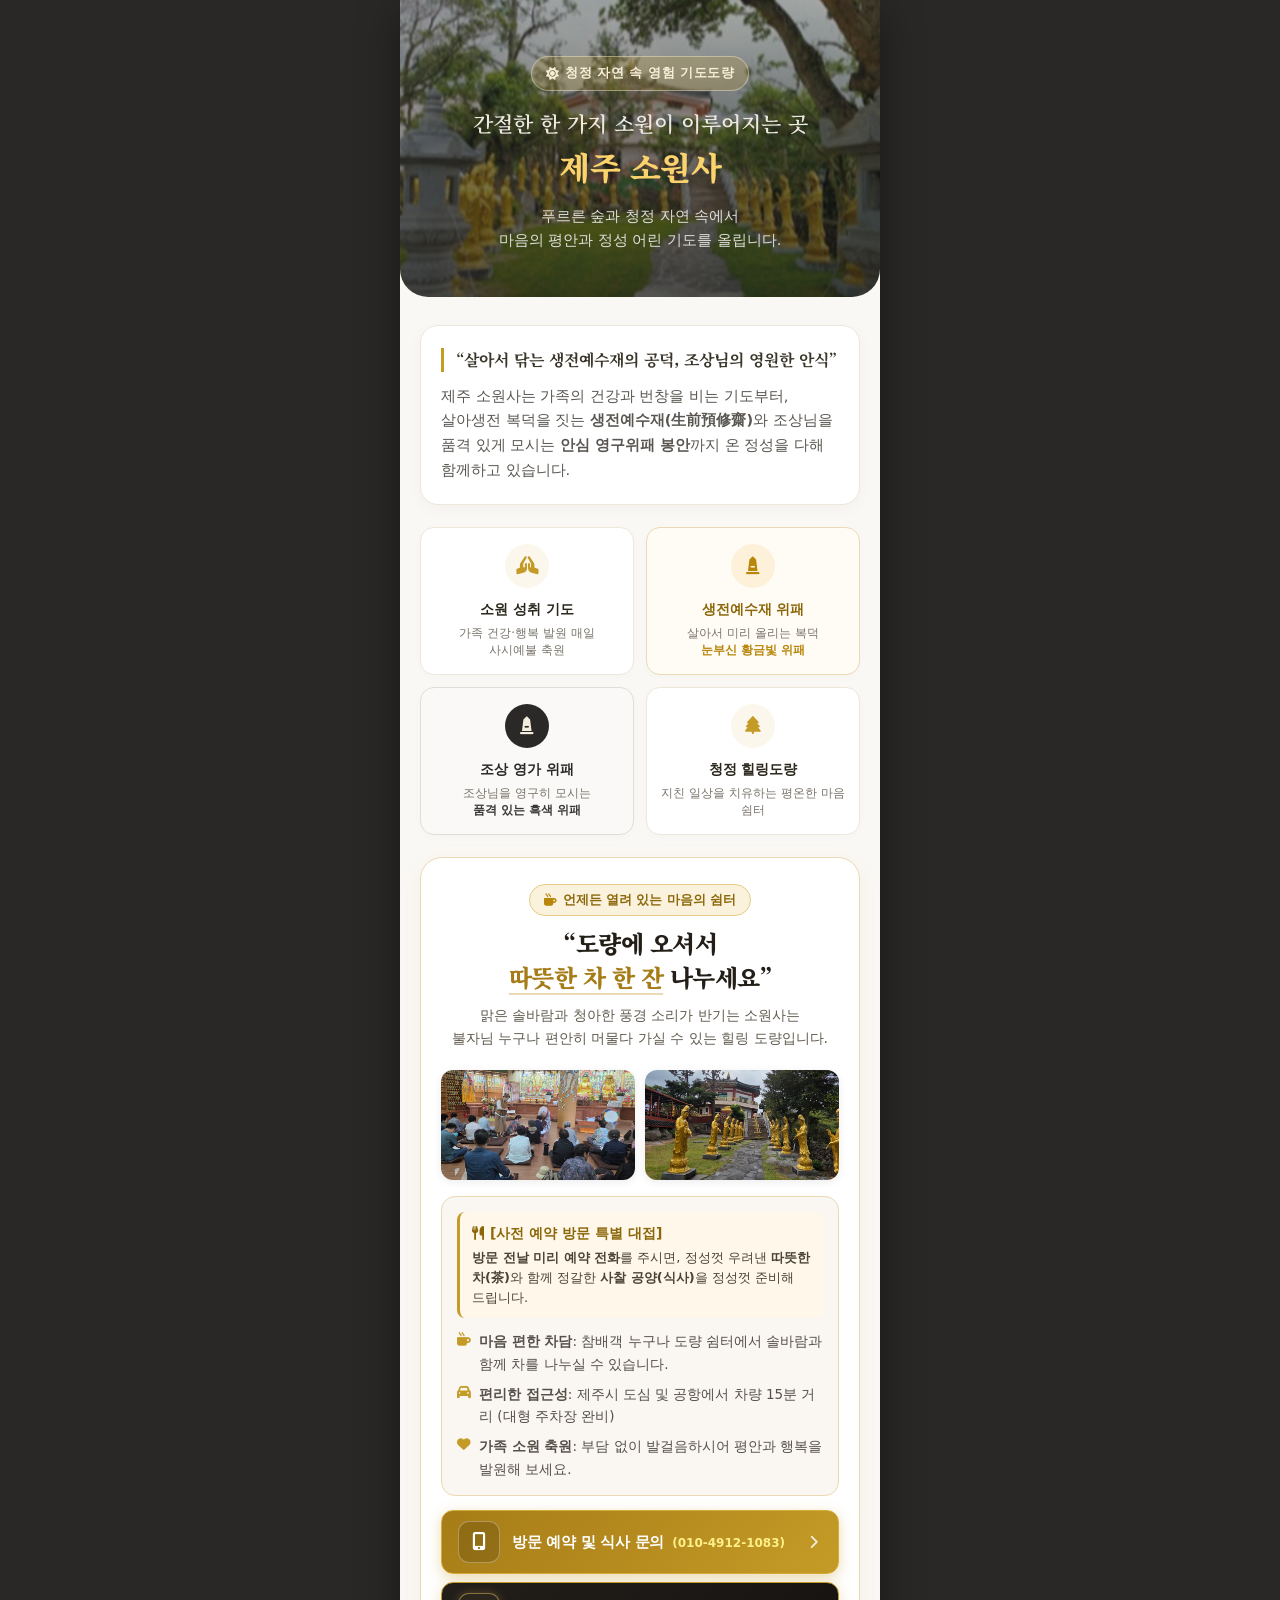
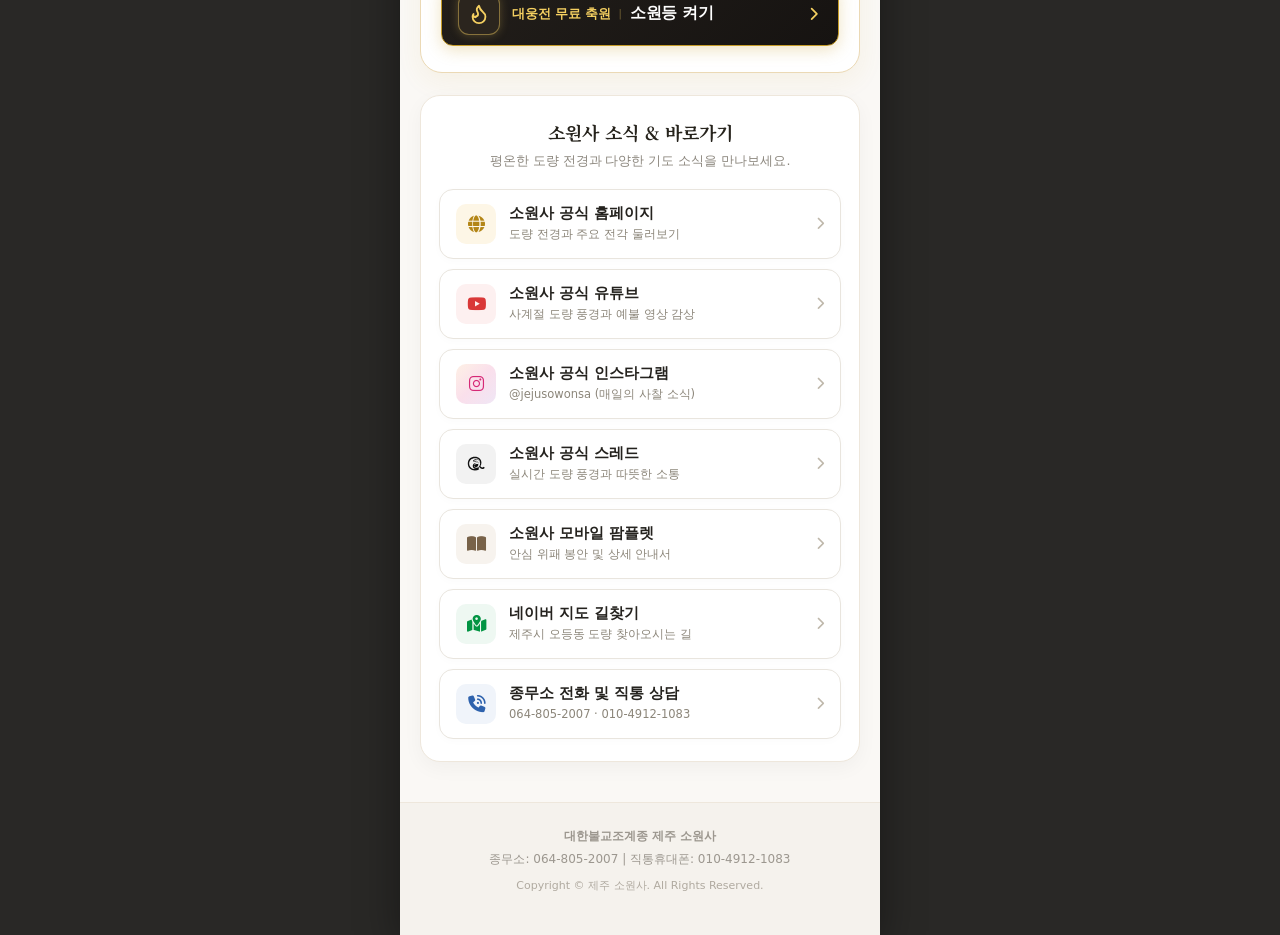
==== introcard.html @ b1bb4191 "style: match size between reservation and wish lamp buttons, add chevron arrow to top button" ====
<!DOCTYPE html>
<html lang="ko">
<head>
  <meta charset="UTF-8" />
  <meta name="viewport" content="width=device-width, initial-scale=1.0, maximum-scale=1.0, user-scalable=no" />
  
  <!-- Primary Meta Tags -->
  <title>제주 소원사 | 간절한 한 가지 소원이 이루어지는 영험도량</title>
  <meta name="title" content="제주 소원사 | 간절한 한 가지 소원이 이루어지는 도량" />
  <meta name="description" content="제주 청정 자연 속, 가족의 건강과 행복을 발원하고 조상님을 품격 있게 모시는 안심 위패 봉안 도량 제주 소원사입니다." />
  
  <!-- Open Graph / KakaoTalk Preview -->
  <meta property="og:type" content="website" />
  <meta property="og:url" content="https://sowonsa.vercel.app/introcard" />
  <meta property="og:title" content="제주 소원사 - 간절한 한 가지 소원이 이루어지는 도량" />
  <meta property="og:description" content="가족의 행복과 조상님의 극락왕생을 정성껏 발원합니다. 지금 소원사의 도량 전경과 방문 소식을 만나보세요." />
  <meta property="og:image" content="https://sowonsa.vercel.app/images/sowonsa_real_cover_path.png" />
  
  <!-- Fonts & Icons -->
  <link rel="preconnect" href="https://fonts.googleapis.com">
  <link rel="preconnect" href="https://fonts.gstatic.com" crossorigin>
  <link href="https://fonts.googleapis.com/css2?family=Noto+Serif+KR:wght@500;700;900&family=Pretendard:wght@400;500;600;700&display=swap" rel="stylesheet">
  <link rel="stylesheet" href="https://cdnjs.cloudflare.com/ajax/libs/font-awesome/6.5.1/css/all.min.css">

  <style>
    :root {
      --primary-gold: #c59b27;
      --gold-light: #f7eed7;
      --gold-dark: #8e6d15;
      --bg-warm: #faf8f5;
      --text-dark: #232220;
      --text-sub: #5a5752;
      --card-border: #eee7dc;
    }

    * {
      box-sizing: border-box;
      margin: 0;
      padding: 0;
      -webkit-tap-highlight-color: transparent;
    }

    body {
      font-family: 'Pretendard', -apple-system, BlinkMacSystemFont, system-ui, Roboto, sans-serif;
      background-color: #292826;
      color: var(--text-dark);
      line-height: 1.6;
      display: flex;
      justify-content: center;
      min-height: 100vh;
    }

    /* 모바일 중심 카카오톡 인앱 브라우저 최적화 컨테이너 */
    .mobile-wrapper {
      width: 100%;
      max-width: 480px;
      background-color: var(--bg-warm);
      min-height: 100vh;
      display: flex;
      flex-direction: column;
      box-shadow: 0 10px 40px rgba(0, 0, 0, 0.4);
      position: relative;
    }

    /* 헤더 히어로 섹션 (실제 도량 사진이 밝고 화사하게 드러나도록 조정) */
    .hero-section {
      position: relative;
      background: linear-gradient(180deg, rgba(16, 15, 13, 0.35) 0%, rgba(16, 15, 13, 0.68) 100%),
                  url('./images/sowonsa_real_cover_path.png') center 35%/cover no-repeat;
      color: #ffffff;
      padding: 56px 24px 44px 24px;
      text-align: center;
      border-radius: 0 0 28px 28px;
    }

    .temple-badge {
      display: inline-flex;
      align-items: center;
      gap: 6px;
      background: rgba(197, 155, 39, 0.22);
      border: 1px solid rgba(247, 238, 215, 0.45);
      color: #f7eed7;
      padding: 6px 14px;
      border-radius: 30px;
      font-size: 13px;
      font-weight: 600;
      letter-spacing: 0.5px;
      margin-bottom: 18px;
    }

    .hero-title {
      font-family: 'Noto Serif KR', serif;
      font-size: 21px;
      line-height: 1.4;
      font-weight: 600;
      color: #ede9e1;
      margin-bottom: 16px;
      word-break: keep-all;
    }

    .hero-brand {
      display: block;
      font-size: 32px;
      font-weight: 900;
      color: #fbd36d;
      margin-top: 6px;
      letter-spacing: -0.5px;
      text-shadow: 0 2px 10px rgba(0, 0, 0, 0.45);
    }

    .hero-subtitle {
      font-size: 14.5px;
      color: #e0ded9;
      line-height: 1.65;
      word-break: keep-all;
    }

    /* 본문 콘텐츠 */
    .content-area {
      padding: 28px 20px 40px;
      display: flex;
      flex-direction: column;
      gap: 22px;
      flex: 1;
    }

    /* 안내 카드 박스 */
    .intro-card {
      background: #ffffff;
      border-radius: 18px;
      padding: 22px 20px;
      border: 1px solid var(--card-border);
      box-shadow: 0 4px 16px rgba(0,0,0,0.03);
    }

    .intro-quote {
      font-family: 'Noto Serif KR', serif;
      font-size: 16px;
      font-weight: 700;
      color: #3b362a;
      border-left: 3.5px solid var(--primary-gold);
      padding-left: 12px;
      margin-bottom: 12px;
      line-height: 1.5;
    }

    .intro-desc {
      font-size: 14.5px;
      color: var(--text-sub);
      line-height: 1.7;
      word-break: keep-all;
    }

    /* 주요 안내 그리드 */
    .features-list {
      display: grid;
      grid-template-columns: 1fr 1fr;
      gap: 12px;
    }

    .feature-item {
      background: #ffffff;
      border: 1px solid var(--card-border);
      border-radius: 14px;
      padding: 16px 14px;
      text-align: center;
      box-shadow: 0 2px 8px rgba(0,0,0,0.02);
    }

    .feature-icon {
      width: 44px;
      height: 44px;
      margin: 0 auto 10px;
      background: #fbf7ed;
      border-radius: 50%;
      display: flex;
      align-items: center;
      justify-content: center;
      color: var(--primary-gold);
      font-size: 18px;
    }

    .feature-title {
      font-size: 14px;
      font-weight: 700;
      color: #2b271d;
      margin-bottom: 4px;
    }

    .feature-sub {
      font-size: 12px;
      color: #79746b;
      line-height: 1.4;
      word-break: keep-all;
    }

    /* 소원사 공식 링크 목록 섹션 */
    .links-section {
      background: #ffffff;
      border-radius: 20px;
      padding: 22px 18px;
      border: 1px solid var(--card-border);
      box-shadow: 0 6px 20px rgba(0, 0, 0, 0.04);
    }

    .section-header {
      text-align: center;
      margin-bottom: 18px;
    }

    .section-title {
      font-family: 'Noto Serif KR', serif;
      font-size: 18px;
      font-weight: 700;
      color: #26231c;
      margin-bottom: 4px;
    }

    .section-desc {
      font-size: 12.5px;
      color: #8c877e;
    }

    /* 클릭 버튼 링크 스타일 */
    .action-links {
      display: flex;
      flex-direction: column;
      gap: 12px;
    }

    /* 모던 프리미엄 링크 리스트 디자인 */
    .action-links {
      display: flex;
      flex-direction: column;
      gap: 10px;
    }

    .link-btn {
      display: flex;
      align-items: center;
      justify-content: space-between;
      padding: 14px 16px;
      border-radius: 14px;
      text-decoration: none;
      background: #ffffff;
      border: 1px solid #e9e5de;
      box-shadow: 0 2px 8px rgba(0, 0, 0, 0.02);
      transition: all 0.25s cubic-bezier(0.16, 1, 0.3, 1);
      position: relative;
      overflow: hidden;
      cursor: pointer;
    }

    /* 마우스 커서 호버 시 역동적이고 부드러운 반응 */
    .link-btn:hover {
      transform: translateY(-3px) scale(1.015);
      border-color: #d1c7b8;
      box-shadow: 0 8px 24px rgba(0, 0, 0, 0.08);
      background: #ffffff;
    }

    .link-btn:hover .link-arrow {
      transform: translateX(4px);
      color: var(--primary-gold);
    }

    .link-btn:hover .link-icon-box {
      transform: scale(1.1) rotate(-3deg);
    }

    .link-btn:active {
      transform: translateY(0) scale(0.98);
      background: #faf8f5;
    }

    .link-left {
      display: flex;
      align-items: center;
      gap: 13px;
    }

    .link-icon-box {
      width: 40px;
      height: 40px;
      border-radius: 10px;
      display: flex;
      align-items: center;
      justify-content: center;
      font-size: 17px;
      flex-shrink: 0;
      transition: transform 0.25s ease;
    }

    .link-text-wrap {
      display: flex;
      flex-direction: column;
      text-align: left;
    }

    .link-title {
      font-size: 14.5px;
      font-weight: 700;
      color: #24221e;
      line-height: 1.35;
    }

    .link-sub {
      font-size: 11.5px;
      color: #8c867a;
      margin-top: 2px;
    }

    .link-right {
      display: flex;
      align-items: center;
      gap: 8px;
    }

    .link-badge {
      font-size: 11px;
      padding: 3px 8px;
      border-radius: 6px;
      font-weight: 600;
      letter-spacing: -0.2px;
    }

    .link-arrow {
      color: #bfb8ab;
      font-size: 13px;
      transition: transform 0.25s ease, color 0.25s ease;
    }

    /* 각 버튼별 세련된 포인트 컬러 (배경은 깔끔한 화이트톤 베이스) */
    .theme-gold .link-icon-box { background: #fdf6e6; color: #b38515; }
    .theme-gold .link-badge { background: #fdf3d8; color: #9c720e; }

    .theme-brown .link-icon-box { background: #f7f3ee; color: #786249; }
    .theme-brown .link-badge { background: #efeae2; color: #69533a; }

    .theme-red .link-icon-box { background: #fdf0f0; color: #d93838; }
    .theme-red .link-badge { background: #fde8e8; color: #c42929; }

    .theme-green .link-icon-box { background: #eef8f2; color: #029443; }
    .theme-green .link-badge { background: #e2f5e9; color: #027d39; }

    .theme-blue .link-icon-box { background: #f0f4fa; color: #2e62ad; }
    .theme-blue .link-badge { background: #e5edfa; color: #1f5096; }

    /* 인스타그램 & 스레드 테마 */
    .theme-instagram .link-icon-box {
      background: linear-gradient(135deg, rgba(245, 133, 41, 0.12), rgba(221, 42, 123, 0.15), rgba(129, 52, 175, 0.12));
      color: #d62976;
    }
    .theme-instagram .link-badge { background: #fde8ef; color: #c13584; }

    .theme-threads .link-icon-box { background: #f2f2f2; color: #111111; }
    .theme-threads .link-badge { background: #e8e8e8; color: #111111; }

    .theme-darkgreen .link-icon-box { background: #e9f5ed; color: #106b32; }
    .theme-darkgreen .link-badge { background: #d7eedf; color: #0d5829; }
    .theme-highlight {
      border: 1.5px solid #d4eedb;
      background: #fbfdfc;
    }



    /* 모바일 법당 소원등 켜기 특별 버튼 (다크 골드 프리미엄) */
    .link-btn.theme-sowonpray {
      background: linear-gradient(135deg, #221e1a 0%, #161311 100%);
      border: 1.5px solid #c59b27;
      box-shadow: 0 4px 16px rgba(197, 155, 39, 0.25);
    }
    .link-btn.theme-sowonpray:hover {
      background: linear-gradient(135deg, #2a2520 0%, #1c1815 100%);
      border-color: #f5d061;
      box-shadow: 0 6px 22px rgba(245, 208, 97, 0.35);
      transform: translateY(-3px) scale(1.015);
    }
    .link-btn.theme-sowonpray .link-icon-box {
      background: #2b251e;
      border: 1px solid rgba(245, 208, 97, 0.4);
      color: #f5d061;
      box-shadow: 0 0 10px rgba(245, 208, 97, 0.2);
    }
    .link-btn.theme-sowonpray .link-title {
      color: #ffffff !important;
      font-weight: 800;
      font-size: 16px;
      letter-spacing: -0.02em;
    }
    .link-btn.theme-sowonpray .link-sub {
      color: #f5d061 !important;
      font-weight: 700;
      font-size: 11.5px;
      letter-spacing: 0.02em;
    }
    .link-btn.theme-sowonpray .link-badge {
      background: rgba(197, 155, 39, 0.25);
      color: #f5d061;
      border: 1px solid rgba(245, 208, 97, 0.4);
      font-size: 10px;
      padding: 3px 8px;
      border-radius: 20px;
      font-weight: 700;
    }
    .link-btn.theme-sowonpray .link-arrow {
      color: #f5d061;
    }

    /* 푸터 */
    footer {
      text-align: center;
      padding: 24px 20px 36px;
      font-size: 12px;
      color: #9c978f;
      line-height: 1.6;
      border-top: 1px solid var(--card-border);
      background: #f5f2ed;
    }

    footer p {
      margin-bottom: 4px;
    }

    /* 토스트 알림 (링크 복사용) */
    #toast {
      visibility: hidden;
      min-width: 200px;
      background-color: rgba(30, 29, 27, 0.9);
      color: #fff;
      text-align: center;
      border-radius: 24px;
      padding: 10px 18px;
      position: fixed;
      z-index: 1000;
      bottom: 30px;
      left: 50%;
      transform: translateX(-50%);
      font-size: 13px;
      opacity: 0;
      transition: opacity 0.3s, visibility 0.3s;
    }

    #toast.show {
      visibility: visible;
      opacity: 1;
    }
  </style>
</head>
<body>

  <div class="mobile-wrapper">
    <!-- 헤더 섹션 -->
    <header class="hero-section">
      <div class="temple-badge">
        <i class="fa-solid fa-sun"></i> 청정 자연 속 영험 기도도량
      </div>
      <h1 class="hero-title">
        간절한 한 가지 소원이 이루어지는 곳<br />
        <span class="hero-brand">제주 소원사</span>
      </h1>
      <p class="hero-subtitle">
        푸르른 숲과 청정 자연 속에서<br />
        마음의 평안과 정성 어린 기도를 올립니다.
      </p>
    </header>

    <!-- 메인 본문 콘텐츠 -->
    <main class="content-area">
      
      <!-- 소개 카드 -->
      <article class="intro-card">
        <div class="intro-quote">
          “살아서 닦는 생전예수재의 공덕, 조상님의 영원한 안식”
        </div>
        <p class="intro-desc">
          제주 소원사는 가족의 건강과 번창을 비는 기도부터, 살아생전 복덕을 짓는 <strong>생전예수재(生前預修齋)</strong>와 조상님을 품격 있게 모시는 <strong>안심 영구위패 봉안</strong>까지 온 정성을 다해 함께하고 있습니다.
        </p>
      </article>

      <!-- 핵심 특징 그리드 (4대 핵심 가치) -->
      <section class="features-list">
        <div class="feature-item">
          <div class="feature-icon">
            <i class="fa-solid fa-hands-praying"></i>
          </div>
          <div class="feature-title">소원 성취 기도</div>
          <div class="feature-sub">가족 건강·행복 발원 매일 사시예불 축원</div>
        </div>

        <!-- 1. 생전예수재 (황금빛 위패) -->
        <div class="feature-item" style="border: 1.5px solid #ebd9b5; background: #fffcf5;">
          <div class="feature-icon" style="background: #fdf2d9; color: #b8860b;">
            <i class="fa-solid fa-monument"></i>
          </div>
          <div class="feature-title" style="color: #8c670a;">생전예수재 위패</div>
          <div class="feature-sub">살아서 미리 올리는 복덕<br><strong style="color: #b8860b;">눈부신 황금빛 위패</strong></div>
        </div>

        <!-- 2. 안심 조상영가 위패 (품격 흑색 위패) -->
        <div class="feature-item" style="border: 1.5px solid #e0ded9; background: #faf9f7;">
          <div class="feature-icon" style="background: #2b2927; color: #f5eedf;">
            <i class="fa-solid fa-monument"></i>
          </div>
          <div class="feature-title" style="color: #2b2927;">조상 영가 위패</div>
          <div class="feature-sub">조상님을 영구히 모시는<br><strong style="color: #3b3937;">품격 있는 흑색 위패</strong></div>
        </div>

        <div class="feature-item">
          <div class="feature-icon">
            <i class="fa-solid fa-tree"></i>
          </div>
          <div class="feature-title">청정 힐링도량</div>
          <div class="feature-sub">지친 일상을 치유하는 평온한 마음 쉼터</div>
        </div>
      </section>

      <!-- 도량 방문 안내 & 힐링 포인트 카드 -->
      <section class="visit-guide-card" style="background: #ffffff; border-radius: 22px; padding: 26px 20px; border: 1.5px solid #ebd9b5; box-shadow: 0 8px 26px rgba(197, 155, 39, 0.08);">
        <div style="text-align: center; margin-bottom: 20px;">
          <!-- 감성 초대 뱃지 -->
          <div style="display: inline-flex; align-items: center; gap: 6px; background: #faf2dc; border: 1px solid #e8cb85; color: #8c670a; padding: 5px 14px; border-radius: 20px; font-size: 12.5px; font-weight: 700; margin-bottom: 10px;">
            <i class="fa-solid fa-mug-hot" style="color: #b8860b;"></i> 언제든 열려 있는 마음의 쉼터
          </div>
          
          <!-- 강조된 메인 타이틀 -->
          <h2 style="font-family: 'Noto Serif KR', serif; font-size: 24px; font-weight: 900; color: #231f18; line-height: 1.4; word-break: keep-all; letter-spacing: -0.5px;">
            “도량에 오셔서<br>
            <span style="color: #a67c17; text-decoration: underline; text-decoration-color: #ebd9b5; text-underline-offset: 6px;">따뜻한 차 한 잔</span> 나누세요”
          </h2>

          <p style="font-size: 14px; color: #615b50; margin-top: 10px; line-height: 1.65; word-break: keep-all;">
            맑은 솔바람과 청아한 풍경 소리가 반기는 소원사는<br>
            불자님 누구나 편안히 머물다 가실 수 있는 힐링 도량입니다.
          </p>
        </div>

        <!-- 소원사 풍경 미니 갤러리 2열 -->
        <div style="display: grid; grid-template-columns: 1fr 1fr; gap: 10px; margin-bottom: 16px;">
          <div style="border-radius: 12px; overflow: hidden; height: 110px; box-shadow: 0 2px 8px rgba(0,0,0,0.08);">
            <img src="./images/sowonsa_real_daewoongjeon.jpg" alt="소원사 큰법당" style="width: 100%; height: 100%; object-fit: cover;">
          </div>
          <div style="border-radius: 12px; overflow: hidden; height: 110px; box-shadow: 0 2px 8px rgba(0,0,0,0.08);">
            <img src="./images/sowonsa_golden_buddha_path.jpg" alt="황금보살길" style="width: 100%; height: 100%; object-fit: cover;">
          </div>
        </div>

        <!-- 방문 혜택 안내 -->
        <div style="background: #faf7f2; border-radius: 14px; padding: 15px; font-size: 13.5px; color: #555048; line-height: 1.65; border: 1px solid #ebd9b5;">
          <!-- 핵심 강조: 전날 예약 방문 시 차 & 식사 준비 -->
          <div style="background: #fff8ea; border-left: 3.5px solid var(--primary-gold); padding: 10px 12px; border-radius: 8px; margin-bottom: 12px;">
            <div style="color: #8c670a; font-weight: 700; font-size: 14px; margin-bottom: 3px; display: flex; align-items: center; gap: 6px;">
              <i class="fa-solid fa-utensils"></i> [사전 예약 방문 특별 대접]
            </div>
            <p style="color: #4a4336; font-size: 13px; line-height: 1.55;">
              <strong>방문 전날 미리 예약 전화</strong>를 주시면, 정성껏 우려낸 <strong>따뜻한 차(茶)</strong>와 함께 정갈한 <strong>사찰 공양(식사)</strong>을 정성껏 준비해 드립니다.
            </p>
          </div>

          <div style="display: flex; gap: 8px; margin-bottom: 8px;">
            <i class="fa-solid fa-mug-hot" style="color: var(--primary-gold); margin-top: 3px;"></i>
            <span><strong>마음 편한 차담</strong>: 참배객 누구나 도량 쉼터에서 솔바람과 함께 차를 나누실 수 있습니다.</span>
          </div>
          <div style="display: flex; gap: 8px; margin-bottom: 8px;">
            <i class="fa-solid fa-car" style="color: var(--primary-gold); margin-top: 3px;"></i>
            <span><strong>편리한 접근성</strong>: 제주시 도심 및 공항에서 차량 15분 거리 (대형 주차장 완비)</span>
          </div>
          <div style="display: flex; gap: 8px;">
            <i class="fa-solid fa-heart" style="color: var(--primary-gold); margin-top: 3px;"></i>
            <span><strong>가족 소원 축원</strong>: 부담 없이 발걸음하시어 평안과 행복을 발원해 보세요.</span>
          </div>
        </div>

        <!-- 1. 상단: 예약 전화 바로가기 버튼 (크기 일치 & 화살표 추가) -->
        <a href="tel:010-4912-1083" style="cursor: pointer; display: flex; align-items: center; justify-content: space-between; background: linear-gradient(135deg, #a67c17 0%, #c59b27 100%); border: 1.5px solid #d4ad39; color: #fff; text-decoration: none; padding: 10px 16px; border-radius: 12px; margin-top: 14px; font-weight: 700; font-size: 15px; box-shadow: 0 4px 14px rgba(197, 155, 39, 0.35); transition: all 0.25s ease;" onmouseover="this.style.transform='translateY(-2px)'" onmouseout="this.style.transform='none'">
          <div style="display: flex; align-items: center; gap: 12px;">
            <div style="width: 42px; height: 42px; border-radius: 11px; background: rgba(0, 0, 0, 0.15); border: 1px solid rgba(255, 255, 255, 0.3); display: flex; align-items: center; justify-content: center; color: #ffffff; font-size: 18px; flex-shrink: 0;">
              <i class="fa-solid fa-mobile-screen-button"></i>
            </div>
            <div style="text-align: left; white-space: nowrap;">
              <span style="color: #ffffff; font-weight: 800; font-size: 15px; letter-spacing: -0.02em;">방문 예약 및 식사 문의</span>
              <span style="color: #fef08a; font-weight: 700; font-size: 12px; margin-left: 3px;">(010-4912-1083)</span>
            </div>
          </div>
          <i class="fa-solid fa-chevron-right" style="color: rgba(255,255,255,0.85); font-size: 14px; margin-right: 4px;"></i>
        </a>

        <!-- 2. 하단: [단독 탑재] 대웅전 무료 축원: 소원등 켜기 특별 배너 (크기 100% 동일) -->
        <div onclick="openLanternModal()" style="cursor: pointer; display: flex; align-items: center; justify-content: space-between; background: linear-gradient(135deg, #221e1a 0%, #161311 100%); border: 1.5px solid #c59b27; border-radius: 12px; padding: 10px 16px; margin-top: 8px; box-shadow: 0 4px 16px rgba(197, 155, 39, 0.28); transition: all 0.25s ease;" onmouseover="this.style.transform='translateY(-2px)'" onmouseout="this.style.transform='none'">
          <div style="display: flex; align-items: center; gap: 12px;">
            <div style="width: 42px; height: 42px; border-radius: 11px; background: #2b251e; border: 1px solid rgba(245, 208, 97, 0.45); display: flex; align-items: center; justify-content: center; color: #f5d061; box-shadow: 0 0 10px rgba(245, 208, 97, 0.25); flex-shrink: 0;">
              <svg width="22" height="22" viewBox="0 0 24 24" fill="none" stroke="#f5d061" stroke-width="2" stroke-linecap="round" stroke-linejoin="round">
                <path d="M8.5 14.5A2.5 2.5 0 0 0 11 12c0-1.38-.5-2-1-3-1.072-2.143-.224-4.054 2-6 .5 2.5 2 4.9 4 6.5 2 1.6 3 3.5 3 5.5a7 7 0 1 1-14 0c0-1.153.433-2.294 1-3a2.5 2.5 0 0 0 2.5 3.5z"/>
              </svg>
            </div>
            <div style="display: flex; align-items: center; gap: 8px; text-align: left; white-space: nowrap;">
              <span style="color: #f5d061; font-weight: 700; font-size: 12.5px; letter-spacing: -0.01em;">대웅전 무료 축원</span>
              <span style="color: rgba(245, 208, 97, 0.4); font-size: 10px;">|</span>
              <span style="color: #ffffff; font-weight: 800; font-size: 15.5px; letter-spacing: -0.02em;">소원등 켜기</span>
            </div>
          </div>
          <i class="fa-solid fa-chevron-right" style="color: #f5d061; font-size: 14px; margin-right: 4px;"></i>
        </div>
      </section>

      <!-- 소원사 공식 안내 링크 (요청사항: 하단 위치) -->
      <section class="links-section">
        <div class="section-header">
          <h2 class="section-title">소원사 소식 & 바로가기</h2>
          <p class="section-desc">평온한 도량 전경과 다양한 기도 소식을 만나보세요.</p>
        </div>

        <div class="action-links">
          <!-- 1. 소원사 공식 홈페이지 (전체 도량 및 소개 파악) -->
          <a href="https://sowonsa.vercel.app/" target="_blank" rel="noopener noreferrer" class="link-btn theme-gold">
            <div class="link-left">
              <div class="link-icon-box">
                <i class="fa-solid fa-globe"></i>
              </div>
              <div class="link-text-wrap">
                <span class="link-title">소원사 공식 홈페이지</span>
                <span class="link-sub">도량 전경과 주요 전각 둘러보기</span>
              </div>
            </div>
            <i class="fa-solid fa-chevron-right link-arrow"></i>
          </a>

          <!-- 2. 공식 유튜브 (생생한 영상으로 마음의 안식 전달) -->
          <a href="https://www.youtube.com/@jejusowonsa" target="_blank" rel="noopener noreferrer" class="link-btn theme-red">
            <div class="link-left">
              <div class="link-icon-box">
                <i class="fa-brands fa-youtube"></i>
              </div>
              <div class="link-text-wrap">
                <span class="link-title">소원사 공식 유튜브</span>
                <span class="link-sub">사계절 도량 풍경과 예불 영상 감상</span>
              </div>
            </div>
            <i class="fa-solid fa-chevron-right link-arrow"></i>
          </a>

          <!-- 3. 공식 인스타그램 (신규 추가) -->
          <a href="https://www.instagram.com/jejusowonsa/" target="_blank" rel="noopener noreferrer" class="link-btn theme-instagram">
            <div class="link-left">
              <div class="link-icon-box">
                <i class="fa-brands fa-instagram"></i>
              </div>
              <div class="link-text-wrap">
                <span class="link-title">소원사 공식 인스타그램</span>
                <span class="link-sub">@jejusowonsa (매일의 사찰 소식)</span>
              </div>
            </div>
            <i class="fa-solid fa-chevron-right link-arrow"></i>
          </a>

          <!-- 4. 공식 스레드 (신규 추가) -->
          <a href="https://www.threads.net/@jejusowonsa" target="_blank" rel="noopener noreferrer" class="link-btn theme-threads">
            <div class="link-left">
              <div class="link-icon-box">
                <svg width="18" height="18" viewBox="0 0 192 192" fill="currentColor" xmlns="http://www.w3.org/2000/svg">
                  <path d="M141.537 88.9883C140.71 88.5919 139.87 88.2109 139.019 87.8451C137.537 60.5382 122.616 44.905 97.5619 44.745C97.4484 44.7443 97.3355 44.7443 97.222 44.7443C82.2364 44.7443 69.7731 51.1409 62.102 62.7807L75.881 72.2328C81.6145 63.5383 90.5707 60.5386 97.222 60.5386C97.3001 60.5386 97.3789 60.5386 97.4578 60.5393C110.669 60.6232 120.916 69.4589 122.951 84.148C116.892 82.8021 110.147 82.2046 102.825 82.3592C76.0125 82.9254 60.2705 97.0427 60.8527 117.844C61.4087 137.708 77.0121 148.601 96.671 148.601C111.968 148.601 123.635 142.062 131.066 129.288C137.472 143.149 149.261 149.601 166.758 148.601C176.756 148.029 184.811 143.344 190.283 135.031L176.504 125.579C173.284 130.469 168.966 132.887 163.636 133.192C154.551 133.712 147.781 128.536 143.518 117.797C149.721 107.502 153.221 95.8361 153.844 83.3364C154.792 64.3364 148.423 48.0031 135.434 36.1698C123.018 24.8573 105.748 18.7443 84.1136 18.7443C62.0006 18.7443 43.6846 25.4357 29.6896 38.647C15.6946 51.8584 8.69727 69.5807 8.69727 91.8139C8.69727 114.047 15.6946 131.769 29.6896 144.981C43.6846 158.192 62.0006 164.884 84.1136 164.884C100.826 164.884 116.326 160.717 130.613 152.384L122.78 138.895C110.892 145.839 98.0006 149.311 84.1136 149.311C66.558 149.311 52.0163 143.895 40.4883 133.061C28.9603 122.228 23.1963 108.478 23.1963 91.8139C23.1963 75.1498 28.9603 61.4001 40.4883 50.5668C52.0163 39.7334 66.558 34.3175 84.1136 34.3175C101.669 34.3175 115.392 39.123 125.281 48.7341C135.17 58.3453 140.061 71.0119 139.953 86.7341C139.845 102.456 135.281 115.012 126.262 124.401C120.301 130.609 112.518 134.128 102.914 134.958C89.5699 136.103 76.8527 128.734 76.558 117.401C76.2634 106.067 86.8527 97.458 103.114 97.1139C108.971 96.9898 115.114 97.5252 121.544 98.7202C121.284 105.748 119.569 111.968 116.4 117.38C112.781 123.567 106.518 126.969 97.6136 127.584C86.7386 128.341 78.4721 121.712 78.0163 108.825C77.5606 95.9388 86.9721 86.7341 102.721 86.4008C110.147 86.2443 117.38 86.9898 124.421 88.6368C124.781 87.2109 124.966 85.7341 124.972 84.2109C124.972 84.178 124.972 84.1451 124.972 84.1122C124.972 84.0793 124.972 84.0464 124.972 84.0135C124.421 72.8451 116.892 65.7341 102.421 65.6092C97.0006 65.5623 90.722 67.9254 85.722 73.1139L74.881 61.9698C82.5521 53.9698 92.518 50.1409 102.518 50.1409C102.631 50.1409 102.744 50.1409 102.857 50.1416C123.236 50.271 138.825 61.9698 140.236 84.3451C140.71 85.9076 141.147 87.4545 141.537 88.9883Z"/>
                </svg>
              </div>
              <div class="link-text-wrap">
                <span class="link-title">소원사 공식 스레드</span>
                <span class="link-sub">실시간 도량 풍경과 따뜻한 소통</span>
              </div>
            </div>
            <i class="fa-solid fa-chevron-right link-arrow"></i>
          </a>

          <!-- 5. 모바일 팜플렛 (위패/기도 구체적 안내) -->
          <a href="/pamphlet" target="_blank" rel="noopener noreferrer" class="link-btn theme-brown">
            <div class="link-left">
              <div class="link-icon-box">
                <i class="fa-solid fa-book-open"></i>
              </div>
              <div class="link-text-wrap">
                <span class="link-title">소원사 모바일 팜플렛</span>
                <span class="link-sub">안심 위패 봉안 및 상세 안내서</span>
              </div>
            </div>
            <i class="fa-solid fa-chevron-right link-arrow"></i>
          </a>

          <!-- 6. 네이버 지도 길찾기 (방문 의사 결정 후 위치 확인) -->
          <a href="https://naver.me/GTncELsO" target="_blank" rel="noopener noreferrer" class="link-btn theme-green">
            <div class="link-left">
              <div class="link-icon-box">
                <i class="fa-solid fa-map-location-dot"></i>
              </div>
              <div class="link-text-wrap">
                <span class="link-title">네이버 지도 길찾기</span>
                <span class="link-sub">제주시 오등동 도량 찾아오시는 길</span>
              </div>
            </div>
            <i class="fa-solid fa-chevron-right link-arrow"></i>
          </a>

          <!-- 7. 종무소 및 직통 휴대폰 상담 전화 -->
          <a href="tel:010-4912-1083" class="link-btn theme-blue">
            <div class="link-left">
              <div class="link-icon-box">
                <i class="fa-solid fa-phone-volume"></i>
              </div>
              <div class="link-text-wrap">
                <span class="link-title">종무소 전화 및 직통 상담</span>
                <span class="link-sub">064-805-2007 · 010-4912-1083</span>
              </div>
            </div>
            <i class="fa-solid fa-chevron-right link-arrow"></i>
          </a>
        </div>
      </section>

    </main>

    <!-- 푸터 정보 -->
    <footer>
      <p><strong>대한불교조계종 제주 소원사</strong></p>
      <p>종무소: 064-805-2007 | 직통휴대폰: 010-4912-1083</p>
      <p style="margin-top: 8px; font-size: 11px; color: #b0aaa0;">
        Copyright © 제주 소원사. All Rights Reserved.
      </p>
    </footer>

    <!-- 복사 완료 안내 토스트 -->
    <div id="toast">주소가 복사되었습니다. 카톡에 붙여넣어 공유하세요!</div>
  </div>

  <!-- ========================================================================= -->
  <!-- [단독 탑재] 제주 소원사 대웅전 무료 축원 · 소원등 켜기 인터랙티브 모달 -->
  <!-- ========================================================================= -->
  <div id="lanternModal" style="display: none; position: fixed; inset: 0; z-index: 99999; background: rgba(10, 8, 6, 0.82); backdrop-filter: blur(8px); -webkit-backdrop-filter: blur(8px); align-items: center; justify-content: center; padding: 16px; overflow-y: auto;">
    
    <div style="position: relative; width: 100%; max-width: 420px; background: linear-gradient(180deg, #1f1912 0%, #15110c 100%); border: 1.5px solid #c59b27; border-radius: 24px; box-shadow: 0 25px 60px rgba(0,0,0,0.8), 0 0 35px rgba(197, 155, 39, 0.3); color: #fff; padding: 26px 20px 22px; text-align: center; box-sizing: border-box; max-height: 92vh; overflow-y: auto;">
      
      <!-- 닫기 버튼 -->
      <button type="button" onclick="closeLanternModal()" style="position: absolute; top: 16px; right: 16px; width: 32px; height: 32px; border-radius: 50%; background: rgba(255,255,255,0.08); border: 1px solid rgba(255,255,255,0.15); color: #ddd; font-size: 16px; display: flex; align-items: center; justify-content: center; cursor: pointer; transition: all 0.2s;" onmouseover="this.style.background='rgba(255,255,255,0.2)'" onmouseout="this.style.background='rgba(255,255,255,0.08)'">
        ✕
      </button>

      <!-- 상단 타이틀 & 뱃지 -->
      <div style="display: inline-flex; align-items: center; gap: 6px; padding: 4px 12px; border-radius: 20px; background: rgba(197, 155, 39, 0.2); border: 1px solid rgba(245, 208, 97, 0.4); color: #f5d061; font-size: 11px; font-weight: 700; margin-bottom: 8px;">
        <span>🪷</span> 대웅전 무료 축원 · 매일 사시예불
      </div>
      <h3 style="margin: 0 0 6px; font-family: 'Noto Serif KR', serif; font-size: 22px; font-weight: 900; color: #faf7f2; letter-spacing: -0.02em;">
        제주 소원사 소원등 켜기
      </h3>
      <p style="margin: 0 0 16px; font-size: 12.5px; color: #c4b9a9; line-height: 1.5;">
        정성을 다해 밝히신 등불은 부처님 대웅전에 봉안되며,<br>주지스님의 사시예불 축원에 함께 올려집니다.
      </p>

      <!-- 1. 소원등 입력 폼 뷰 (기본) -->
      <div id="lanternFormView">
        
        <!-- 중앙 연꽃 소원등 비주얼 (점등 전) -->
        <div style="margin: 10px auto 16px; width: 100px; height: 100px; border-radius: 50%; background: radial-gradient(circle, rgba(197,155,39,0.25) 0%, rgba(22,18,14,0) 70%); border: 1.5px dashed rgba(245, 208, 97, 0.4); display: flex; flex-direction: column; align-items: center; justify-content: center; position: relative;">
          <svg width="42" height="42" viewBox="0 0 24 24" fill="none" stroke="#f5d061" stroke-width="1.8" stroke-linecap="round" stroke-linejoin="round" style="filter: drop-shadow(0 0 8px rgba(245, 208, 97, 0.5));">
            <path d="M8.5 14.5A2.5 2.5 0 0 0 11 12c0-1.38-.5-2-1-3-1.072-2.143-.224-4.054 2-6 .5 2.5 2 4.9 4 6.5 2 1.6 3 3.5 3 5.5a7 7 0 1 1-14 0c0-1.153.433-2.294 1-3a2.5 2.5 0 0 0 2.5 3.5z"/>
          </svg>
          <span style="font-size: 10px; color: #f5d061; font-weight: 700; margin-top: 3px;">소원 발원</span>
        </div>

        <!-- 발원 분야 선택 (알약 뱃지 8종) -->
        <div style="text-align: left; margin-bottom: 12px;">
          <label style="display: block; font-size: 11.5px; font-weight: 700; color: #f5d061; margin-bottom: 6px;">
            ✦ 발원 분야 선택
          </label>
          <div style="display: grid; grid-cols: 4; grid-template-columns: repeat(4, 1fr); gap: 6px;" id="lanternCatGrid">
            <button type="button" class="lantern-cat-btn active" onclick="selectLanternCategory('가족평안', this)">가족평안</button>
            <button type="button" class="lantern-cat-btn" onclick="selectLanternCategory('건강/쾌유', this)">건강/쾌유</button>
            <button type="button" class="lantern-cat-btn" onclick="selectLanternCategory('사업번창', this)">사업번창</button>
            <button type="button" class="lantern-cat-btn" onclick="selectLanternCategory('학업성취', this)">학업성취</button>
            <button type="button" class="lantern-cat-btn" onclick="selectLanternCategory('소원성취', this)">소원성취</button>
            <button type="button" class="lantern-cat-btn" onclick="selectLanternCategory('인연/화합', this)">인연/화합</button>
            <button type="button" class="lantern-cat-btn" onclick="selectLanternCategory('업장소멸', this)">업장소멸</button>
            <button type="button" class="lantern-cat-btn" onclick="selectLanternCategory('마음안정', this)">마음안정</button>
          </div>
        </div>

        <!-- 성함 입력 -->
        <div style="text-align: left; margin-bottom: 12px;">
          <label style="display: block; font-size: 11.5px; font-weight: 700; color: #f5d061; margin-bottom: 6px;">
            ✦ 신청자 성함 또는 법명
          </label>
          <input type="text" id="lanternNameInput" placeholder="예: 김연화, 홍길동 가족" maxlength="20" style="width: 100%; box-sizing: border-box; background: #282119; border: 1px solid #4a3d2c; border-radius: 10px; padding: 10px 12px; color: #fff; font-size: 13.5px; outline: none; transition: border-color 0.2s;" onfocus="this.style.borderColor='#f5d061'" onblur="this.style.borderColor='#4a3d2c'">
        </div>

        <!-- 연락처(휴대폰 번호) 입력 -->
        <div style="text-align: left; margin-bottom: 12px;">
          <label style="display: block; font-size: 11.5px; font-weight: 700; color: #f5d061; margin-bottom: 6px;">
            ✦ 연락처 (휴대폰 번호) <span style="font-size: 10px; color: #b8ac9a; font-weight: 400;">*사시예불 축원 보고용</span>
          </label>
          <input type="tel" id="lanternPhoneInput" placeholder="예: 010-4912-1083" maxlength="15" style="width: 100%; box-sizing: border-box; background: #282119; border: 1px solid #4a3d2c; border-radius: 10px; padding: 10px 12px; color: #fff; font-size: 13.5px; outline: none; transition: border-color 0.2s;" onfocus="this.style.borderColor='#f5d061'" onblur="this.style.borderColor='#4a3d2c'">
        </div>

        <!-- 간절한 소원 한 줄 -->
        <div style="text-align: left; margin-bottom: 16px;">
          <label style="display: block; font-size: 11.5px; font-weight: 700; color: #f5d061; margin-bottom: 6px;">
            ✦ 간절한 소원 한 줄
          </label>
          <textarea id="lanternWishInput" rows="2" placeholder="부처님께 올리는 간절한 소원을 적어주세요. (예: 온 가족 건강하고 모든 일 원만성취 되기를 발원합니다)" maxlength="100" style="width: 100%; box-sizing: border-box; background: #282119; border: 1px solid #4a3d2c; border-radius: 10px; padding: 10px 12px; color: #fff; font-size: 13px; outline: none; resize: none; transition: border-color 0.2s; font-family: inherit; line-height: 1.5;" onfocus="this.style.borderColor='#f5d061'" onblur="this.style.borderColor='#4a3d2c'"></textarea>
        </div>

        <!-- 점등하기 버튼 -->
        <button type="button" onclick="lightUpLantern()" style="width: 100%; padding: 14px; border-radius: 12px; background: linear-gradient(135deg, #c59b27 0%, #e6b83c 50%, #9e7616 100%); color: #1c150c; font-size: 15.5px; font-weight: 900; border: none; cursor: pointer; box-shadow: 0 4px 18px rgba(197, 155, 39, 0.4); display: flex; align-items: center; justify-content: center; gap: 8px; transition: all 0.2s;" onmouseover="this.style.transform='scale(1.02)'" onmouseout="this.style.transform='none'">
          <span>🪔</span>
          <span>대웅전 소원등 켜기 (점등)</span>
        </button>

        <!-- 종무소 및 직통 문의 안내 -->
        <div style="margin-top: 12px; font-size: 11.5px; color: #c4b9a9; display: flex; align-items: center; justify-content: center; gap: 6px;">
          <i class="fa-solid fa-phone" style="color: #f5d061; font-size: 11px;"></i>
          <span>직통 축원 문의: <a href="tel:010-4912-1083" style="color: #f5d061; text-decoration: none; font-weight: 700;">010-4912-1083</a> (종무소: 064-805-2007)</span>
        </div>

      </div>

      <!-- 2. 점등 완료 뷰 (점등 시 나타남) -->
      <div id="lanternSuccessView" style="display: none;">
        
        <!-- 환하게 밝혀진 황금 연꽃 소원등 비주얼 -->
        <div style="margin: 10px auto 14px; position: relative; display: flex; flex-direction: column; align-items: center;">
          
          <!-- 소원등 본체 (황금 광배 효과) -->
          <div style="width: 120px; height: 120px; border-radius: 50%; background: radial-gradient(circle, #fde047 0%, #ca8a04 55%, #713f12 90%); box-shadow: 0 0 45px rgba(250, 204, 21, 0.75), 0 0 80px rgba(234, 179, 8, 0.4); display: flex; flex-direction: column; align-items: center; justify-content: center; position: relative; border: 2.5px solid #fef08a; animation: pulseGlow 2.5s infinite ease-in-out;">
            <svg width="48" height="48" viewBox="0 0 24 24" fill="#ffffff" stroke="#eab308" stroke-width="1.5" style="filter: drop-shadow(0 0 10px #ffffff);">
              <path d="M8.5 14.5A2.5 2.5 0 0 0 11 12c0-1.38-.5-2-1-3-1.072-2.143-.224-4.054 2-6 .5 2.5 2 4.9 4 6.5 2 1.6 3 3.5 3 5.5a7 7 0 1 1-14 0c0-1.153.433-2.294 1-3a2.5 2.5 0 0 0 2.5 3.5z"/>
            </svg>
            <span style="font-size: 11px; color: #1c150c; font-weight: 900; background: #fef08a; padding: 2px 8px; border-radius: 10px; margin-top: 3px;">
              점등 완료
            </span>
          </div>

          <!-- 소원등 아래 걸린 축원 리본 태그 -->
          <div style="width: 220px; background: #fffdfa; color: #231f1c; border: 1.5px solid #c59b27; border-radius: 12px; padding: 12px 14px; margin-top: 8px; box-shadow: 0 4px 15px rgba(0,0,0,0.3); text-align: center; position: relative;">
            <div style="display: flex; align-items: center; justify-content: center; gap: 4px; margin-bottom: 4px;">
              <span style="font-size: 10px; font-weight: 700; color: #9c720e; background: #fef3c7; display: inline-block; padding: 2px 7px; border-radius: 4px;" id="litCategoryBadge">가족평안</span>
              <span style="font-size: 10px; color: #78716c;" id="litPhoneText"></span>
            </div>
            <div style="font-size: 15px; font-weight: 900; color: #1c1917; margin-bottom: 4px;" id="litNameText">
              홍길동 불자님
            </div>
            <div style="font-size: 12px; color: #44403c; line-height: 1.45; word-break: keep-all;" id="litWishText">
              온 가족이 건강하고 올 한 해 소원성취하기를 발원합니다.
            </div>
          </div>

        </div>

        <!-- 축원 완료 축하 메시지 -->
        <div style="background: rgba(197, 155, 39, 0.15); border: 1px solid rgba(245, 208, 97, 0.35); border-radius: 12px; padding: 12px 14px; margin-bottom: 12px;">
          <p style="margin: 0 0 4px; color: #f5d061; font-weight: 700; font-size: 13.5px;">
            🙏 나무아미타불 · 관리자 전산 등록 완료
          </p>
          <p style="margin: 0; font-size: 11.5px; color: #e5ded4; line-height: 1.55;">
            불자님의 소원등이 <strong>소원기도 관리자 전산에 안전하게 등록</strong>되었으며,<br>
            <strong>주지스님의 매일 아침 사시예불 축원 명단</strong>에 함께 올려집니다.
          </p>
        </div>

        <!-- 소원사 담당자(양영문 회장님) 문자 발송 버튼 -->
        <a id="smsSendBtn" href="#" style="display: flex; align-items: center; justify-content: center; gap: 8px; width: 100%; box-sizing: border-box; padding: 12.5px; border-radius: 11px; background: linear-gradient(135deg, #15803d 0%, #166534 100%); color: #ffffff; text-decoration: none; font-size: 13.5px; font-weight: 800; margin-bottom: 12px; box-shadow: 0 4px 14px rgba(22, 101, 52, 0.35); transition: transform 0.2s;" onmouseover="this.style.transform='scale(1.02)'" onmouseout="this.style.transform='none'">
          <i class="fa-solid fa-paper-plane"></i>
          <span>소원사 담당자(010-4912-1083)에 문자 전송</span>
        </a>

        <!-- 하단 액션 버튼들 -->
        <div style="display: flex; gap: 8px;">
          <button type="button" onclick="showFormViewAgain()" style="flex: 1; padding: 11px; border-radius: 10px; background: rgba(255,255,255,0.08); border: 1px solid rgba(255,255,255,0.2); color: #e5ded4; font-size: 12.5px; font-weight: 700; cursor: pointer;">
            다른 소원등 켜기
          </button>
          <button type="button" onclick="closeLanternModal()" style="flex: 1; padding: 11px; border-radius: 10px; background: #c59b27; color: #1c150c; font-size: 12.5px; font-weight: 900; border: none; cursor: pointer;">
            확인 (닫기)
          </button>
        </div>

      </div>

    </div>
  </div>

  <style>
    /* 소원등 카테고리 알약 버튼 스타일 */
    .lantern-cat-btn {
      background: #282119;
      border: 1px solid #4a3d2c;
      color: #c4b9a9;
      font-size: 11px;
      font-weight: 600;
      padding: 7px 4px;
      border-radius: 8px;
      cursor: pointer;
      transition: all 0.2s ease;
      text-align: center;
    }
    .lantern-cat-btn:hover {
      border-color: #f5d061;
      color: #fff;
    }
    .lantern-cat-btn.active {
      background: #c59b27;
      border-color: #f5d061;
      color: #1a140b;
      font-weight: 800;
      box-shadow: 0 0 10px rgba(245, 208, 97, 0.4);
    }
    @keyframes pulseGlow {
      0%, 100% {
        transform: scale(1);
        box-shadow: 0 0 45px rgba(250, 204, 21, 0.75), 0 0 80px rgba(234, 179, 8, 0.4);
      }
      50% {
        transform: scale(1.04);
        box-shadow: 0 0 60px rgba(250, 204, 21, 0.95), 0 0 100px rgba(234, 179, 8, 0.6);
      }
    }
  </style>

  <script>
    // =========================================================================
    // [단독 실행] 소원등 켜기 인터랙티브 기능 및 사찰 청정 종소리 사운드
    // =========================================================================
    var currentLanternCategory = '가족평안';

    function openLanternModal() {
      var modal = document.getElementById('lanternModal');
      modal.style.display = 'flex';
      document.body.style.overflow = 'hidden';

      // 기존에 켠 소원등이 있으면 성공 뷰로 보여줌, 없으면 입력 폼
      var saved = localStorage.getItem('sowonsa_saved_lantern');
      if (saved) {
        try {
          var data = JSON.parse(saved);
          displayLitLantern(data.cat, data.name, data.wish, data.phone);
          return;
        } catch(e) {}
      }
      showFormViewAgain();
    }

    function closeLanternModal() {
      var modal = document.getElementById('lanternModal');
      modal.style.display = 'none';
      document.body.style.overflow = '';
    }

    // 모달 배경 클릭 시 닫기
    document.getElementById('lanternModal').addEventListener('click', function(e) {
      if (e.target === this) {
        closeLanternModal();
      }
    });

    function selectLanternCategory(cat, btn) {
      currentLanternCategory = cat;
      var buttons = document.querySelectorAll('.lantern-cat-btn');
      buttons.forEach(function(b) { b.classList.remove('active'); });
      if (btn) btn.classList.add('active');
    }

    function showFormViewAgain() {
      document.getElementById('lanternFormView').style.display = 'block';
      document.getElementById('lanternSuccessView').style.display = 'none';
    }

    function displayLitLantern(cat, name, wish, phone) {
      document.getElementById('litCategoryBadge').innerText = cat || '소원성취';
      document.getElementById('litNameText').innerText = (name || '불자') + ' 님 소원등';
      if (phone) {
        document.getElementById('litPhoneText').innerText = '· ' + phone;
      } else {
        document.getElementById('litPhoneText').innerText = '';
      }
      document.getElementById('litWishText').innerText = wish || '부처님 가피로 온 가족의 소원이 원만성취 되기를 발원합니다.';

      // 소원사 담당자(양영문 회장님 010-4912-1083) SMS 링크 생성
      var smsText = '[제주 소원사 대웅전 소원등 축원 신청]\n' +
                    '■ 신청자: ' + (name || '') + '\n' +
                    '■ 연락처: ' + (phone || '') + '\n' +
                    '■ 발원분야: ' + (cat || '소원성취') + '\n' +
                    '■ 소원: ' + (wish || '');
      
      var isIOS = /iPad|iPhone|iPod/.test(navigator.userAgent) && !window.MSStream;
      var smsSep = isIOS ? '&' : '?';
      var smsUrl = 'sms:01049121083' + smsSep + 'body=' + encodeURIComponent(smsText);

      var smsBtn = document.getElementById('smsSendBtn');
      if (smsBtn) {
        smsBtn.href = smsUrl;
      }

      document.getElementById('lanternFormView').style.display = 'none';
      document.getElementById('lanternSuccessView').style.display = 'block';
    }

    // 웹 오디오 API를 이용한 사찰 청정 싱잉볼/종소리 합성 (외부 파일 없이 즉시 청아하게 울림)
    function playTempleBellSound() {
      try {
        var AudioCtx = window.AudioContext || window.webkitAudioContext;
        if (!AudioCtx) return;
        var ctx = new AudioCtx();
        if (ctx.state === 'suspended') {
          ctx.resume();
        }

        // 사찰 범종/싱잉볼 화음 주파수 (배음 구성)
        var freqs = [216, 432, 864, 1296];
        var gains = [0.4, 0.25, 0.12, 0.06];

        freqs.forEach(function(f, i) {
          var osc = ctx.createOscillator();
          var gain = ctx.createGain();

          osc.type = 'sine';
          osc.frequency.setValueAtTime(f, ctx.currentTime);
          osc.frequency.exponentialRampToValueAtTime(f * 0.998, ctx.currentTime + 3.2);

          gain.gain.setValueAtTime(gains[i], ctx.currentTime);
          gain.gain.exponentialRampToValueAtTime(0.0001, ctx.currentTime + 3.2);

          osc.connect(gain);
          gain.connect(ctx.destination);

          osc.start();
          osc.stop(ctx.currentTime + 3.2);
        });
      } catch (e) {
        console.log('Audio not supported or blocked', e);
      }
    }

    function lightUpLantern() {
      var name = document.getElementById('lanternNameInput').value.trim();
      var phone = document.getElementById('lanternPhoneInput').value.trim();
      var wish = document.getElementById('lanternWishInput').value.trim();

      if (!name) {
        alert('신청하시는 분의 성함이나 법명을 입력해 주세요.');
        document.getElementById('lanternNameInput').focus();
        return;
      }
      if (!phone) {
        alert('사시예불 축원 보고를 받으실 휴대폰 번호를 입력해 주세요.');
        document.getElementById('lanternPhoneInput').focus();
        return;
      }
      if (!wish) {
        alert('부처님께 올리실 간절한 소원을 한 줄 적어주세요.');
        document.getElementById('lanternWishInput').focus();
        return;
      }

      // 사찰 청아한 종소리 재생
      playTempleBellSound();

      // 1. 소원등 개인 저장 (로컬스토리지)
      var lanternData = {
        cat: currentLanternCategory,
        name: name,
        phone: phone,
        wish: wish,
        litAt: new Date().toISOString()
      };
      localStorage.setItem('sowonsa_saved_lantern', JSON.stringify(lanternData));

      // 2. [관리자 DB 동기화] 소원기도 전산 prayers DB에 자동 누적
      try {
        var existing = localStorage.getItem('sowonpray_prayers_v4');
        var list = existing ? JSON.parse(existing) : [];
        var cleanPhoneCode = phone.replace(/[^0-9]/g, '').slice(-8) || '00000000';
        list.unshift({
          id: 'p-' + Date.now(),
          member_code: cleanPhoneCode,
          believer_name: name,
          believer_phone: phone,
          agent_code: '49121083', // 소원사 담당자
          wish_category: '대웅전소원등(' + currentLanternCategory + ')',
          wish_text: wish,
          status: 'submitted',
          prayed_at: '사시예불 축원 대기중',
          created_at: new Date().toISOString().replace('T', ' ').slice(0, 16)
        });
        localStorage.setItem('sowonpray_prayers_v4', JSON.stringify(list));
      } catch (err) {
        console.log('DB sync error:', err);
      }

      // 3. 성공 화면 표시 및 SMS 링크 세팅
      displayLitLantern(currentLanternCategory, name, wish, phone);

      // 4. 모바일 접속 시 소원사 담당자(010-4912-1083) 문자앱 자동 연결
      if (/Mobi|Android|iPhone|iPad/i.test(navigator.userAgent)) {
        setTimeout(function() {
          var smsBtn = document.getElementById('smsSendBtn');
          if (smsBtn && smsBtn.href && smsBtn.href.startsWith('sms:')) {
            window.location.href = smsBtn.href;
          }
        }, 700);
      }
    }
  </script>

  <script>
    // 카카오톡 공유 및 링크 복사 기능
    function shareCurrentPage() {
      // 1. 모바일 브라우저(크롬, 사파리, 삼성인터넷 등)에서 카카오톡 등 앱으로 즉시 공유
      if (navigator.share) {
        navigator.share({
          title: '제주 소원사 | 간절한 한 가지 소원이 이루어지는 도량',
          text: '제주 청정 자연 속, 가족의 건강과 조상님의 안식을 발원하는 제주 소원사 모바일 안내장입니다.\nhttps://sowonsa.vercel.app/introcard',
          url: 'https://sowonsa.vercel.app/introcard'
        }).catch(function(err) {
          if (err.name !== 'AbortError') {
            copyToClipboard();
          }
        });
      } else {
        // 2. PC 등 미지원 환경에서는 원클릭 주소 복사 + 토스트 안내
        copyToClipboard();
      }
    }

    function copyToClipboard() {
      var dummy = document.createElement("input");
      document.body.appendChild(dummy);
      dummy.value = window.location.href;
      dummy.select();
      document.execCommand("copy");
      document.body.removeChild(dummy);

      showToast();
    }

    function showToast() {
      var toast = document.getElementById("toast");
      toast.className = "show";
      setTimeout(function() {
        toast.className = toast.className.replace("show", "");
      }, 2500);
    }

    // 마우스 커서 위치에 따른 실시간 3D 인터랙티브 반응
    document.querySelectorAll('.link-btn').forEach(function(card) {
      card.addEventListener('mousemove', function(e) {
        var rect = card.getBoundingClientRect();
        var x = e.clientX - rect.left; // 마우스 X좌표
        var y = e.clientY - rect.top;  // 마우스 Y좌표
        
        var centerX = rect.width / 2;
        var centerY = rect.height / 2;
        
        // 커서 위치에 따른 회전각 계산 (-5도 ~ +5도)
        var rotateX = ((y - centerY) / centerY) * -5;
        var rotateY = ((x - centerX) / centerX) * 5;

        card.style.transform = 'perspective(600px) rotateX(' + rotateX.toFixed(2) + 'deg) rotateY(' + rotateY.toFixed(2) + 'deg) translateY(-3px) scale(1.02)';
        card.style.boxShadow = (x - centerX) * 0.15 + 'px ' + (y - centerY) * 0.2 + 'px 20px rgba(0, 0, 0, 0.08)';
      });

      card.addEventListener('mouseleave', function() {
        card.style.transform = '';
        card.style.boxShadow = '';
      });
    });
  </script>
</body>
</html>
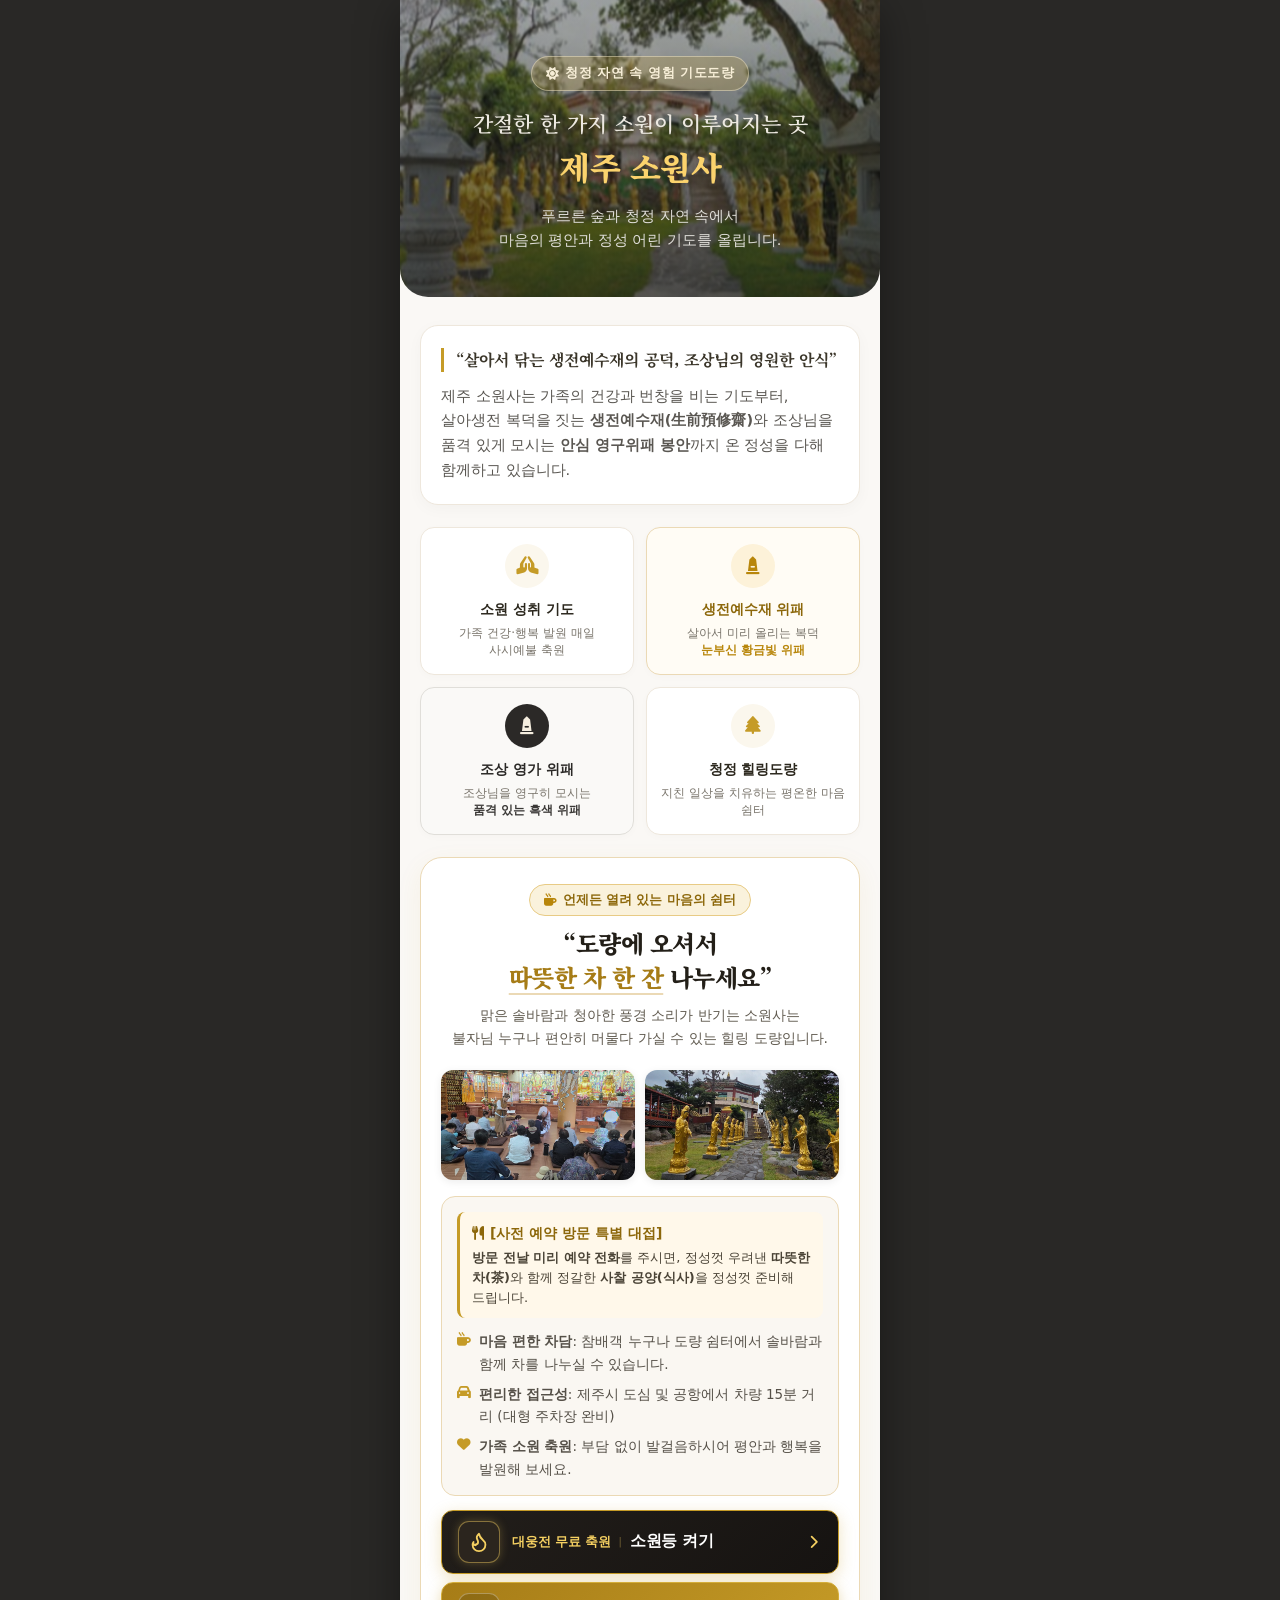
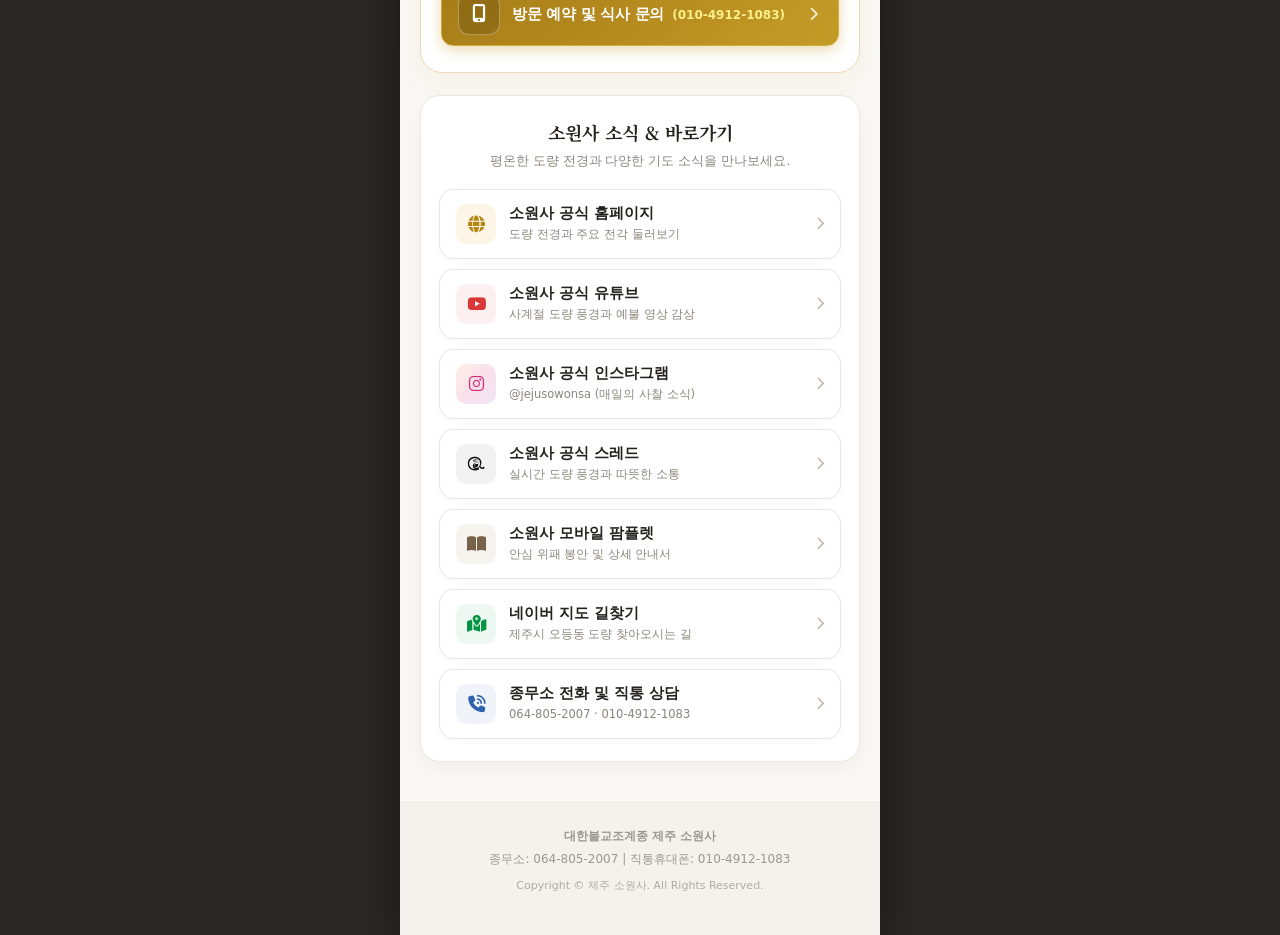
==== commit 362463ba: "style: reorder buttons so wish lamp comes first and reservation comes second" ====
--- a/introcard.html
+++ b/introcard.html
@@ -572,22 +572,8 @@
           </div>
         </div>
 
-        <!-- 1. 상단: 예약 전화 바로가기 버튼 (크기 일치 & 화살표 추가) -->
-        <a href="tel:010-4912-1083" style="cursor: pointer; display: flex; align-items: center; justify-content: space-between; background: linear-gradient(135deg, #a67c17 0%, #c59b27 100%); border: 1.5px solid #d4ad39; color: #fff; text-decoration: none; padding: 10px 16px; border-radius: 12px; margin-top: 14px; font-weight: 700; font-size: 15px; box-shadow: 0 4px 14px rgba(197, 155, 39, 0.35); transition: all 0.25s ease;" onmouseover="this.style.transform='translateY(-2px)'" onmouseout="this.style.transform='none'">
-          <div style="display: flex; align-items: center; gap: 12px;">
-            <div style="width: 42px; height: 42px; border-radius: 11px; background: rgba(0, 0, 0, 0.15); border: 1px solid rgba(255, 255, 255, 0.3); display: flex; align-items: center; justify-content: center; color: #ffffff; font-size: 18px; flex-shrink: 0;">
-              <i class="fa-solid fa-mobile-screen-button"></i>
-            </div>
-            <div style="text-align: left; white-space: nowrap;">
-              <span style="color: #ffffff; font-weight: 800; font-size: 15px; letter-spacing: -0.02em;">방문 예약 및 식사 문의</span>
-              <span style="color: #fef08a; font-weight: 700; font-size: 12px; margin-left: 3px;">(010-4912-1083)</span>
-            </div>
-          </div>
-          <i class="fa-solid fa-chevron-right" style="color: rgba(255,255,255,0.85); font-size: 14px; margin-right: 4px;"></i>
-        </a>
-
-        <!-- 2. 하단: [단독 탑재] 대웅전 무료 축원: 소원등 켜기 특별 배너 (크기 100% 동일) -->
-        <div onclick="openLanternModal()" style="cursor: pointer; display: flex; align-items: center; justify-content: space-between; background: linear-gradient(135deg, #221e1a 0%, #161311 100%); border: 1.5px solid #c59b27; border-radius: 12px; padding: 10px 16px; margin-top: 8px; box-shadow: 0 4px 16px rgba(197, 155, 39, 0.28); transition: all 0.25s ease;" onmouseover="this.style.transform='translateY(-2px)'" onmouseout="this.style.transform='none'">
+        <!-- 1. [첫 번째 위치] 대웅전 무료 축원: 소원등 켜기 특별 배너 -->
+        <div onclick="openLanternModal()" style="cursor: pointer; display: flex; align-items: center; justify-content: space-between; background: linear-gradient(135deg, #221e1a 0%, #161311 100%); border: 1.5px solid #c59b27; border-radius: 12px; padding: 10px 16px; margin-top: 14px; box-shadow: 0 4px 16px rgba(197, 155, 39, 0.28); transition: all 0.25s ease;" onmouseover="this.style.transform='translateY(-2px)'" onmouseout="this.style.transform='none'">
           <div style="display: flex; align-items: center; gap: 12px;">
             <div style="width: 42px; height: 42px; border-radius: 11px; background: #2b251e; border: 1px solid rgba(245, 208, 97, 0.45); display: flex; align-items: center; justify-content: center; color: #f5d061; box-shadow: 0 0 10px rgba(245, 208, 97, 0.25); flex-shrink: 0;">
               <svg width="22" height="22" viewBox="0 0 24 24" fill="none" stroke="#f5d061" stroke-width="2" stroke-linecap="round" stroke-linejoin="round">
@@ -602,6 +588,20 @@
           </div>
           <i class="fa-solid fa-chevron-right" style="color: #f5d061; font-size: 14px; margin-right: 4px;"></i>
         </div>
+
+        <!-- 2. [두 번째 위치] 방문 예약 및 식사 문의 버튼 -->
+        <a href="tel:010-4912-1083" style="cursor: pointer; display: flex; align-items: center; justify-content: space-between; background: linear-gradient(135deg, #a67c17 0%, #c59b27 100%); border: 1.5px solid #d4ad39; color: #fff; text-decoration: none; padding: 10px 16px; border-radius: 12px; margin-top: 8px; font-weight: 700; font-size: 15px; box-shadow: 0 4px 14px rgba(197, 155, 39, 0.35); transition: all 0.25s ease;" onmouseover="this.style.transform='translateY(-2px)'" onmouseout="this.style.transform='none'">
+          <div style="display: flex; align-items: center; gap: 12px;">
+            <div style="width: 42px; height: 42px; border-radius: 11px; background: rgba(0, 0, 0, 0.15); border: 1px solid rgba(255, 255, 255, 0.3); display: flex; align-items: center; justify-content: center; color: #ffffff; font-size: 18px; flex-shrink: 0;">
+              <i class="fa-solid fa-mobile-screen-button"></i>
+            </div>
+            <div style="text-align: left; white-space: nowrap;">
+              <span style="color: #ffffff; font-weight: 800; font-size: 15px; letter-spacing: -0.02em;">방문 예약 및 식사 문의</span>
+              <span style="color: #fef08a; font-weight: 700; font-size: 12px; margin-left: 3px;">(010-4912-1083)</span>
+            </div>
+          </div>
+          <i class="fa-solid fa-chevron-right" style="color: rgba(255,255,255,0.85); font-size: 14px; margin-right: 4px;"></i>
+        </a>
       </section>
 
       <!-- 소원사 공식 안내 링크 (요청사항: 하단 위치) -->
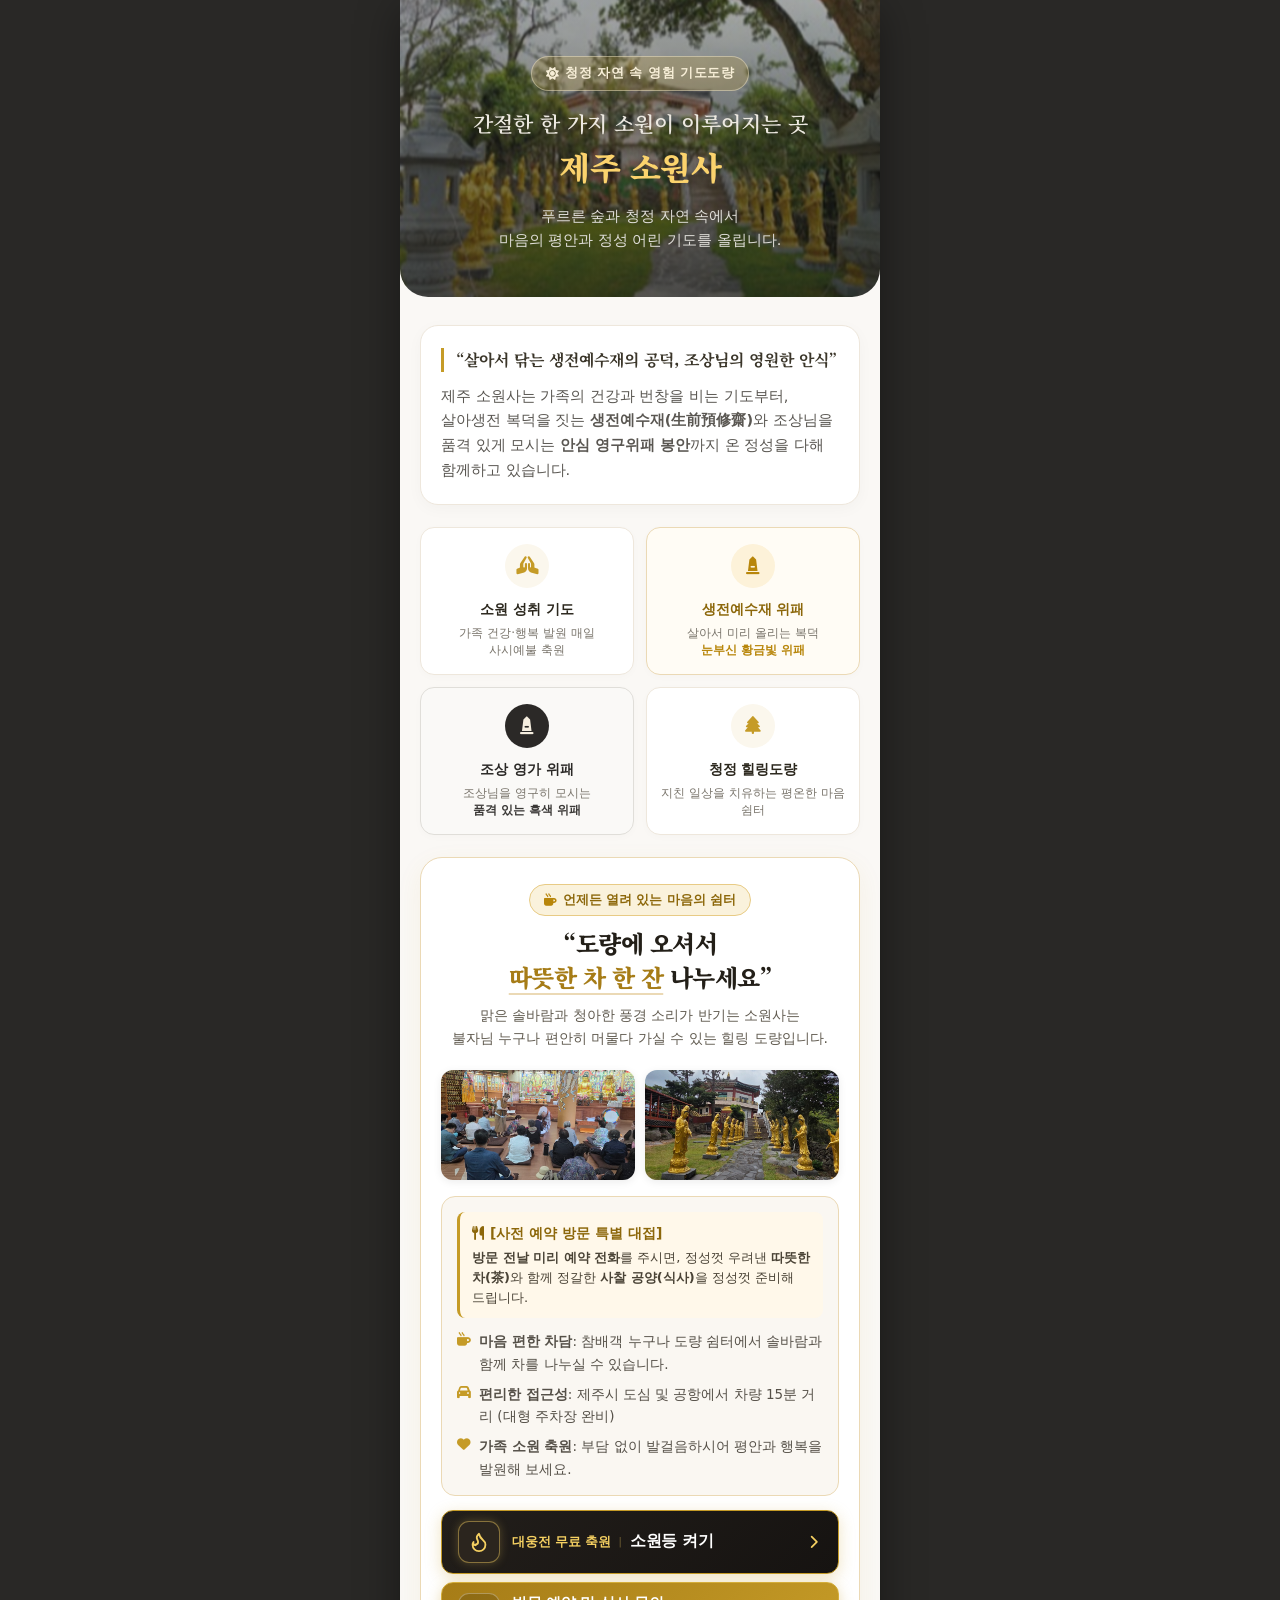
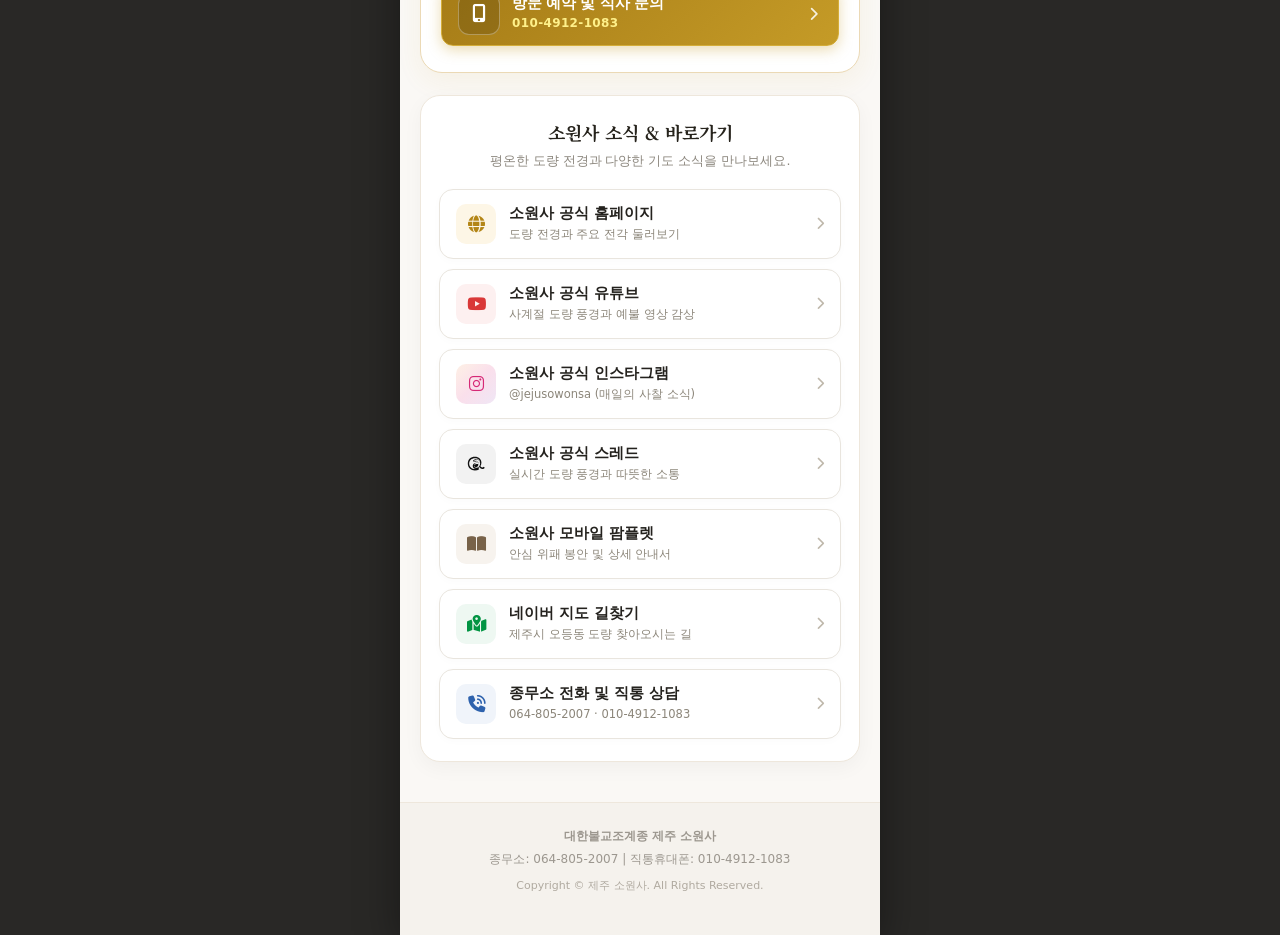
==== commit 628d9195: "style: move phone number below inquiry text for mobile screen fit" ====
--- a/introcard.html
+++ b/introcard.html
@@ -595,9 +595,9 @@
             <div style="width: 42px; height: 42px; border-radius: 11px; background: rgba(0, 0, 0, 0.15); border: 1px solid rgba(255, 255, 255, 0.3); display: flex; align-items: center; justify-content: center; color: #ffffff; font-size: 18px; flex-shrink: 0;">
               <i class="fa-solid fa-mobile-screen-button"></i>
             </div>
-            <div style="text-align: left; white-space: nowrap;">
-              <span style="color: #ffffff; font-weight: 800; font-size: 15px; letter-spacing: -0.02em;">방문 예약 및 식사 문의</span>
-              <span style="color: #fef08a; font-weight: 700; font-size: 12px; margin-left: 3px;">(010-4912-1083)</span>
+            <div style="display: flex; flex-direction: column; text-align: left; justify-content: center;">
+              <span style="color: #ffffff; font-weight: 800; font-size: 14.5px; letter-spacing: -0.02em; line-height: 1.25;">방문 예약 및 식사 문의</span>
+              <span style="color: #fef08a; font-weight: 700; font-size: 12px; letter-spacing: 0.03em; margin-top: 2px;">010-4912-1083</span>
             </div>
           </div>
           <i class="fa-solid fa-chevron-right" style="color: rgba(255,255,255,0.85); font-size: 14px; margin-right: 4px;"></i>
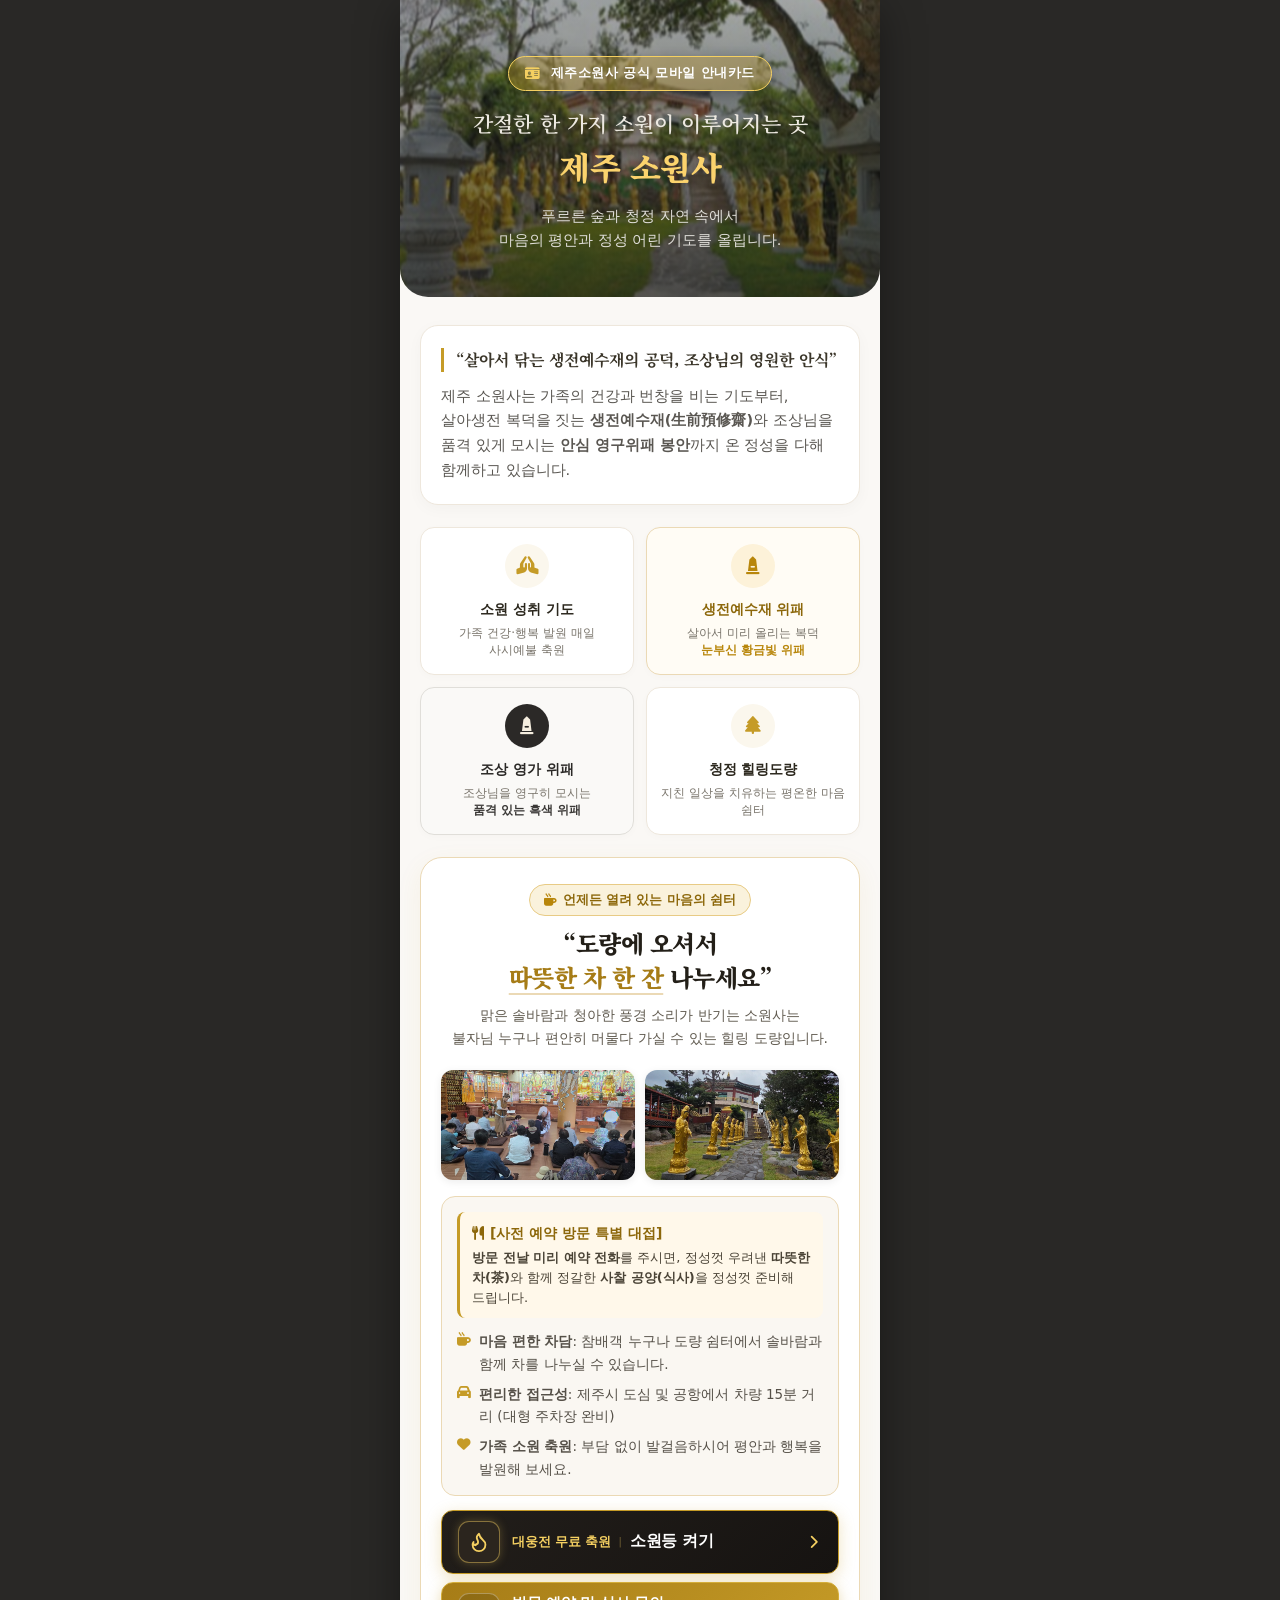
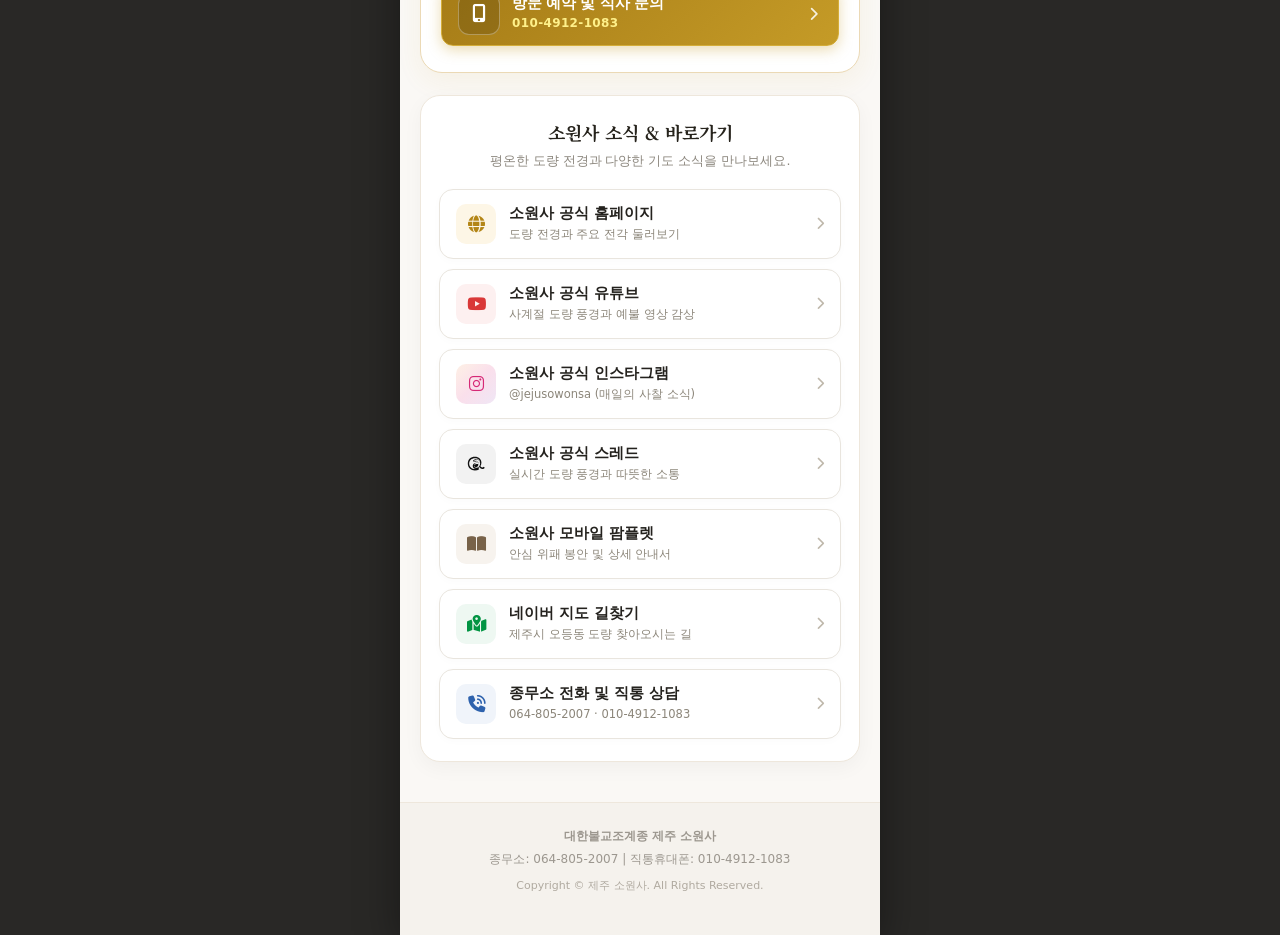
==== commit af3cc9a7: "feat: add clear [제주소원사 안내카드] meta tags, hero badge and navigation links" ====
--- a/introcard.html
+++ b/introcard.html
@@ -5,16 +5,24 @@
   <meta name="viewport" content="width=device-width, initial-scale=1.0, maximum-scale=1.0, user-scalable=no" />
   
   <!-- Primary Meta Tags -->
-  <title>제주 소원사 | 간절한 한 가지 소원이 이루어지는 영험도량</title>
-  <meta name="title" content="제주 소원사 | 간절한 한 가지 소원이 이루어지는 도량" />
-  <meta name="description" content="제주 청정 자연 속, 가족의 건강과 행복을 발원하고 조상님을 품격 있게 모시는 안심 위패 봉안 도량 제주 소원사입니다." />
+  <title>[제주소원사 안내카드] 간절한 한 가지 소원이 이루어지는 도량</title>
+  <meta name="title" content="[제주소원사 안내카드] 간절한 한 가지 소원이 이루어지는 도량" />
+  <meta name="description" content="가족의 평안과 조상님의 극락왕생을 정성껏 발원하는 제주소원사 모바일 안내카드입니다. (대웅전 소원등 켜기 · 사찰 방문 공양 예약)" />
   
   <!-- Open Graph / KakaoTalk Preview -->
   <meta property="og:type" content="website" />
   <meta property="og:url" content="https://sowonsa.vercel.app/introcard" />
-  <meta property="og:title" content="제주 소원사 - 간절한 한 가지 소원이 이루어지는 도량" />
-  <meta property="og:description" content="가족의 행복과 조상님의 극락왕생을 정성껏 발원합니다. 지금 소원사의 도량 전경과 방문 소식을 만나보세요." />
+  <meta property="og:site_name" content="제주소원사 모바일 안내카드" />
+  <meta property="og:title" content="[제주소원사 안내카드] 간절한 한 가지 소원이 이루어지는 도량" />
+  <meta property="og:description" content="가족의 평안과 조상님의 극락왕생을 정성껏 발원하는 제주소원사 모바일 안내카드입니다. 대웅전 무료 소원등 켜기 & 방문 공양 예약" />
   <meta property="og:image" content="https://sowonsa.vercel.app/images/sowonsa_real_cover_path.png" />
+  
+  <!-- Twitter -->
+  <meta property="twitter:card" content="summary_large_image" />
+  <meta property="twitter:url" content="https://sowonsa.vercel.app/introcard" />
+  <meta property="twitter:title" content="[제주소원사 안내카드] 간절한 한 가지 소원이 이루어지는 도량" />
+  <meta property="twitter:description" content="가족의 평안과 조상님의 극락왕생을 정성껏 발원하는 제주소원사 모바일 안내카드입니다." />
+  <meta property="twitter:image" content="https://sowonsa.vercel.app/images/sowonsa_real_cover_path.png" />
   
   <!-- Fonts & Icons -->
   <link rel="preconnect" href="https://fonts.googleapis.com">
@@ -453,8 +461,8 @@
   <div class="mobile-wrapper">
     <!-- 헤더 섹션 -->
     <header class="hero-section">
-      <div class="temple-badge">
-        <i class="fa-solid fa-sun"></i> 청정 자연 속 영험 기도도량
+      <div class="temple-badge" style="background: rgba(197, 155, 39, 0.35); border: 1.5px solid #f5d061; color: #ffffff; font-weight: 700; font-size: 13px; padding: 6px 16px; border-radius: 30px; box-shadow: 0 4px 14px rgba(0,0,0,0.3);">
+        <i class="fa-solid fa-id-card" style="color: #f5d061; margin-right: 4px;"></i> 제주소원사 공식 모바일 안내카드
       </div>
       <h1 class="hero-title">
         간절한 한 가지 소원이 이루어지는 곳<br />
@@ -589,8 +597,8 @@
           <i class="fa-solid fa-chevron-right" style="color: #f5d061; font-size: 14px; margin-right: 4px;"></i>
         </div>
 
-        <!-- 2. [두 번째 위치] 방문 예약 및 식사 문의 버튼 -->
-        <a href="tel:010-4912-1083" style="cursor: pointer; display: flex; align-items: center; justify-content: space-between; background: linear-gradient(135deg, #a67c17 0%, #c59b27 100%); border: 1.5px solid #d4ad39; color: #fff; text-decoration: none; padding: 10px 16px; border-radius: 12px; margin-top: 8px; font-weight: 700; font-size: 15px; box-shadow: 0 4px 14px rgba(197, 155, 39, 0.35); transition: all 0.25s ease;" onmouseover="this.style.transform='translateY(-2px)'" onmouseout="this.style.transform='none'">
+        <!-- 2. [두 번째 위치] 방문 예약 및 식사 문의 버튼 (터치 시 방문 예약 팝업 오픈) -->
+        <div onclick="openVisitModal()" role="button" tabindex="0" style="cursor: pointer; display: flex; align-items: center; justify-content: space-between; background: linear-gradient(135deg, #a67c17 0%, #c59b27 100%); border: 1.5px solid #d4ad39; color: #fff; padding: 10px 16px; border-radius: 12px; margin-top: 8px; font-weight: 700; font-size: 15px; box-shadow: 0 4px 14px rgba(197, 155, 39, 0.35); transition: all 0.25s ease;" onmouseover="this.style.transform='translateY(-2px)'" onmouseout="this.style.transform='none'">
           <div style="display: flex; align-items: center; gap: 12px;">
             <div style="width: 42px; height: 42px; border-radius: 11px; background: rgba(0, 0, 0, 0.15); border: 1px solid rgba(255, 255, 255, 0.3); display: flex; align-items: center; justify-content: center; color: #ffffff; font-size: 18px; flex-shrink: 0;">
               <i class="fa-solid fa-mobile-screen-button"></i>
@@ -601,7 +609,7 @@
             </div>
           </div>
           <i class="fa-solid fa-chevron-right" style="color: rgba(255,255,255,0.85); font-size: 14px; margin-right: 4px;"></i>
-        </a>
+        </div>
       </section>
 
       <!-- 소원사 공식 안내 링크 (요청사항: 하단 위치) -->
@@ -873,6 +881,208 @@
             다른 소원등 켜기
           </button>
           <button type="button" onclick="closeLanternModal()" style="flex: 1; padding: 11px; border-radius: 10px; background: #c59b27; color: #1c150c; font-size: 12.5px; font-weight: 900; border: none; cursor: pointer;">
+            확인 (닫기)
+          </button>
+        </div>
+
+      </div>
+
+    </div>
+  </div>
+
+  <!-- ========================================================================= -->
+  <!-- [단독 탑재] 제주 소원사 도량 방문 & 식사(공양) 사전 예약 인터랙티브 모달 -->
+  <!-- ========================================================================= -->
+  <div id="visitModal" style="display: none; position: fixed; inset: 0; z-index: 99999; background: rgba(10, 8, 6, 0.85); backdrop-filter: blur(8px); -webkit-backdrop-filter: blur(8px); align-items: center; justify-content: center; padding: 14px; overflow-y: auto;">
+    
+    <div style="position: relative; width: 100%; max-width: 420px; background: linear-gradient(180deg, #1f1912 0%, #15110c 100%); border: 1.5px solid #c59b27; border-radius: 24px; box-shadow: 0 25px 60px rgba(0,0,0,0.8), 0 0 35px rgba(197, 155, 39, 0.3); color: #fff; padding: 24px 18px 20px; text-align: center; box-sizing: border-box; max-height: 94vh; overflow-y: auto;">
+      
+      <!-- 닫기 버튼 -->
+      <button type="button" onclick="closeVisitModal()" style="position: absolute; top: 16px; right: 16px; width: 32px; height: 32px; border-radius: 50%; background: rgba(255,255,255,0.08); border: 1px solid rgba(255,255,255,0.15); color: #ddd; font-size: 16px; display: flex; align-items: center; justify-content: center; cursor: pointer; transition: all 0.2s;" onmouseover="this.style.background='rgba(255,255,255,0.2)'" onmouseout="this.style.background='rgba(255,255,255,0.08)'">
+        ✕
+      </button>
+
+      <!-- 상단 타이틀 & 뱃지 -->
+      <div style="display: inline-flex; align-items: center; gap: 6px; padding: 4px 12px; border-radius: 20px; background: rgba(197, 155, 39, 0.2); border: 1px solid rgba(245, 208, 97, 0.4); color: #f5d061; font-size: 11px; font-weight: 700; margin-bottom: 8px;">
+        <span>🍵</span> 전날 예약 시 사찰 공양(식사) 무료 대접
+      </div>
+      <h3 style="margin: 0 0 6px; font-family: 'Noto Serif KR', serif; font-size: 21px; font-weight: 900; color: #faf7f2; letter-spacing: -0.02em;">
+        도량 방문 & 식사(공양) 예약
+      </h3>
+      <p style="margin: 0 0 14px; font-size: 12px; color: #c4b9a9; line-height: 1.5;">
+        오시기 전날 미리 예약하시면 따뜻한 차와 함께<br>정갈한 사찰 공양(식사)을 무료로 정성껏 준비해 드립니다.
+      </p>
+
+      <!-- 1. 방문 예약 입력 폼 뷰 (기본) -->
+      <div id="visitFormView">
+        <form onsubmit="submitVisitReservation(event)" style="display: flex; flex-direction: column; gap: 9px; text-align: left;">
+          
+          <!-- 상단 4항목 (예정일, 인원수, 시간대, 식사구분) -->
+          <div style="display: flex; flex-direction: column; gap: 8px; width: 100%;">
+            
+            <!-- 방문 예정일 -->
+            <div style="display: grid; grid-template-columns: 82px 1fr; align-items: center; gap: 8px;">
+              <label style="font-size: 12px; color: #e8dfd1; font-weight: 700; white-space: nowrap;">
+                방문 예정일
+              </label>
+              <input type="date" id="modalVisitDate" required style="width: 100%; box-sizing: border-box; padding: 9px 12px; border-radius: 9px; background: #26211c; border: 1px solid rgba(197, 155, 39, 0.5); color: #ffffff; font-size: 13px; font-weight: 700; outline: none;">
+            </div>
+
+            <!-- 방문 인원수 -->
+            <div style="display: grid; grid-template-columns: 82px 1fr; align-items: center; gap: 8px;">
+              <label style="font-size: 12px; color: #e8dfd1; font-weight: 700; white-space: nowrap;">
+                방문 인원수
+              </label>
+              <div style="display: flex; align-items: center; justify-content: space-between; width: 100%; box-sizing: border-box; padding: 4px 8px; border-radius: 9px; background: #26211c; border: 1px solid rgba(197, 155, 39, 0.5);">
+                <button type="button" onclick="adjustVisitHeadcount(-1)" style="width: 28px; height: 28px; border-radius: 6px; background: #181411; border: 1px solid rgba(197, 155, 39, 0.4); color: #f5d061; font-weight: 900; font-size: 15px; cursor: pointer; display: flex; align-items: center; justify-content: center;">
+                  -
+                </button>
+                <div style="flex: 1; text-align: center; font-size: 12.5px; font-weight: 800; color: #f5d061;">
+                  <span id="modalVisitHeadcountText" style="font-size: 15px; margin-right: 4px;">2</span>명 방문 <span style="font-size: 11px; color: #fef08a; font-weight: 600;" id="modalVisitMealText">(공양 2인분 준비)</span>
+                </div>
+                <button type="button" onclick="adjustVisitHeadcount(1)" style="width: 28px; height: 28px; border-radius: 6px; background: #181411; border: 1px solid rgba(197, 155, 39, 0.4); color: #f5d061; font-weight: 900; font-size: 15px; cursor: pointer; display: flex; align-items: center; justify-content: center;">
+                  +
+                </button>
+              </div>
+            </div>
+
+            <!-- 방문 시간대 -->
+            <div style="display: grid; grid-template-columns: 82px 1fr; align-items: center; gap: 8px;">
+              <label style="font-size: 12px; color: #e8dfd1; font-weight: 700; white-space: nowrap;">
+                방문 시간대
+              </label>
+              <select id="modalVisitTime" style="width: 100%; box-sizing: border-box; padding: 9px 12px; border-radius: 9px; background: #26211c; border: 1px solid rgba(197, 155, 39, 0.5); color: #ffffff; font-size: 12.5px; font-weight: 700; outline: none;">
+                <option value="오전 11:30 (점심공양)" selected>오전 11:30 (점심공양)</option>
+                <option value="오후 12:30 (점심공양)">오후 12:30 (점심공양)</option>
+                <option value="오전 10:30 (대웅전 참배)">오전 10:30 (대웅전 참배)</option>
+                <option value="오후 02:00 (오후 차담)">오후 02:00 (오후 차담)</option>
+                <option value="오후 04:00 (도량 참배)">오후 04:00 (도량 참배)</option>
+              </select>
+            </div>
+
+            <!-- 식사 · 차담 -->
+            <div style="display: grid; grid-template-columns: 82px 1fr; align-items: center; gap: 8px;">
+              <label style="font-size: 12px; color: #e8dfd1; font-weight: 700; white-space: nowrap;">
+                식사 · 차담
+              </label>
+              <select id="modalVisitPurpose" onchange="updateVisitSubmitBtn()" style="width: 100%; box-sizing: border-box; padding: 9px 12px; border-radius: 9px; background: #26211c; border: 1px solid rgba(197, 155, 39, 0.5); color: #ffffff; font-size: 12.5px; font-weight: 700; outline: none;">
+                <option value="차 & 사찰 공양(식사)" selected>차 & 사찰 공양(식사)</option>
+                <option value="따뜻한 사찰 차(茶)담만">따뜻한 사찰 차(茶)담만</option>
+                <option value="스님 신행 상담 & 차담">스님 신행 상담 & 차담</option>
+                <option value="도량 참배 및 기도만">도량 참배 및 기도만</option>
+              </select>
+            </div>
+
+          </div>
+
+          <!-- 하단 사용자 정보 입력 영역 (스크린샷과 100% 동일한 화이트 입력창) -->
+          <div style="padding-top: 9px; border-top: 1px solid rgba(255,255,255,0.12); display: flex; flex-direction: column; gap: 8px; width: 100%;">
+            
+            <!-- 방문자 성함 -->
+            <div style="display: grid; grid-template-columns: 82px 1fr; align-items: center; gap: 8px;">
+              <label style="font-size: 12px; color: #f5d061; font-weight: 800; white-space: nowrap;">
+                방문자 성함
+              </label>
+              <input type="text" id="modalVisitName" required placeholder="예: 김연화 (연화심)" maxlength="20" style="width: 100%; box-sizing: border-box; padding: 10px 12px; border-radius: 8px; background: #ffffff; border: 2px solid #c59b27; color: #1b1815; font-size: 13.5px; font-weight: 800; outline: none;">
+            </div>
+
+            <!-- 연락처 번호 -->
+            <div style="display: grid; grid-template-columns: 82px 1fr; align-items: center; gap: 8px;">
+              <label style="font-size: 12px; color: #f5d061; font-weight: 800; white-space: nowrap;">
+                연락처 번호
+              </label>
+              <input type="tel" id="modalVisitPhone" required placeholder="010-0000-0000" maxlength="15" style="width: 100%; box-sizing: border-box; padding: 10px 12px; border-radius: 8px; background: #ffffff; border: 2px solid #c59b27; color: #1b1815; font-size: 13.5px; font-weight: 800; outline: none;">
+            </div>
+
+            <!-- 요청 메모 -->
+            <div style="display: grid; grid-template-columns: 82px 1fr; align-items: center; gap: 8px;">
+              <label style="font-size: 12px; color: #d6cec2; font-weight: 600; white-space: nowrap;">
+                요청 메모
+              </label>
+              <input type="text" id="modalVisitMemo" placeholder="예: 총 2명 점심 공양 부탁드립니다" maxlength="50" style="width: 100%; box-sizing: border-box; padding: 9px 12px; border-radius: 8px; background: #ffffff; border: 1px solid rgba(197, 155, 39, 0.6); color: #1b1815; font-size: 12.5px; outline: none;">
+            </div>
+
+          </div>
+
+          <!-- 제출 버튼 (스크린샷의 황금 노란색 라운드 버튼) -->
+          <button type="submit" id="modalVisitSubmitBtn" style="margin-top: 4px; width: 100%; padding: 13px; border-radius: 11px; background: #f5c84c; color: #1b1815; font-size: 14.5px; font-weight: 900; border: none; cursor: pointer; box-shadow: 0 4px 16px rgba(245, 200, 76, 0.35); display: flex; align-items: center; justify-content: center; gap: 6px; transition: transform 0.2s;" onmouseover="this.style.transform='scale(1.02)'" onmouseout="this.style.transform='none'">
+            <span>✓</span>
+            <span id="modalVisitSubmitBtnText">총 2명 방문 · 사찰 공양(식사) 예약 접수하기</span>
+          </button>
+
+          <!-- 직통 전화 안내 2버튼 -->
+          <div style="display: grid; grid-template-columns: 1fr 1fr; gap: 8px; margin-top: 2px;">
+            <a href="tel:010-4912-1083" style="display: flex; align-items: center; justify-content: center; gap: 5px; padding: 8.5px; border-radius: 10px; background: rgba(255,255,255,0.12); border: 1px solid rgba(245, 208, 97, 0.4); color: #f5d061; font-size: 11.5px; font-weight: 700; text-decoration: none;">
+              <i class="fa-solid fa-phone"></i>
+              <span>예약 010-4912-1083</span>
+            </a>
+            <a href="tel:064-805-2007" style="display: flex; align-items: center; justify-content: center; gap: 5px; padding: 8.5px; border-radius: 10px; background: rgba(255,255,255,0.08); border: 1px solid rgba(255,255,255,0.2); color: #e5ded4; font-size: 11.5px; font-weight: 600; text-decoration: none;">
+              <i class="fa-solid fa-phone"></i>
+              <span>종무소 064-805-2007</span>
+            </a>
+          </div>
+
+        </form>
+      </div>
+
+      <!-- 2. 예약 완료 뷰 (접수 완료 시 표시) -->
+      <div id="visitSuccessView" style="display: none;">
+        
+        <!-- 체크 아이콘 비주얼 -->
+        <div style="margin: 10px auto 12px; width: 68px; height: 68px; border-radius: 50%; background: radial-gradient(circle, #fde047 0%, #ca8a04 60%, #713f12 90%); box-shadow: 0 0 35px rgba(250, 204, 21, 0.6); display: flex; align-items: center; justify-content: center; border: 2px solid #fef08a;">
+          <i class="fa-solid fa-calendar-check" style="font-size: 30px; color: #1c150c;"></i>
+        </div>
+
+        <h4 style="margin: 0 0 6px; font-size: 18px; font-weight: 900; color: #ffffff;">
+          도량 방문 & 사찰 공양 예약 완료
+        </h4>
+        <p style="margin: 0 0 14px; font-size: 12px; color: #c4b9a9;">
+          소원사 전산에 안전하게 등록되었으며, 정갈하게 공양을 준비합니다.
+        </p>
+
+        <!-- 예약 상세 요약 카드 -->
+        <div style="background: #fffdfa; color: #231f1c; border: 1.5px solid #c59b27; border-radius: 12px; padding: 13px 15px; margin-bottom: 12px; text-align: left; font-size: 12.5px; line-height: 1.65; box-shadow: 0 4px 15px rgba(0,0,0,0.3);">
+          <div style="display: flex; justify-content: space-between; border-bottom: 1px dashed #d6cec2; padding-bottom: 5px; margin-bottom: 5px;">
+            <span style="color: #78716c;">방문 예정일</span>
+            <strong id="successVisitDate" style="color: #1c1917;">-</strong>
+          </div>
+          <div style="display: flex; justify-content: space-between; border-bottom: 1px dashed #d6cec2; padding-bottom: 5px; margin-bottom: 5px;">
+            <span style="color: #78716c;">시간 및 인원</span>
+            <strong id="successVisitTimeHead" style="color: #1c1917;">-</strong>
+          </div>
+          <div style="display: flex; justify-content: space-between; border-bottom: 1px dashed #d6cec2; padding-bottom: 5px; margin-bottom: 5px;">
+            <span style="color: #78716c;">예약 구분</span>
+            <strong id="successVisitPurpose" style="color: #9c720e;">-</strong>
+          </div>
+          <div style="display: flex; justify-content: space-between;">
+            <span style="color: #78716c;">방문자</span>
+            <strong id="successVisitBeliever" style="color: #1c1917;">-</strong>
+          </div>
+        </div>
+
+        <!-- 전산 등록 완료 안내 박스 -->
+        <div style="background: rgba(197, 155, 39, 0.15); border: 1px solid rgba(245, 208, 97, 0.35); border-radius: 12px; padding: 11px 13px; margin-bottom: 12px; text-align: left;">
+          <p style="margin: 0 0 3px; color: #f5d061; font-weight: 700; font-size: 12.5px;">
+            🌿 신규 불자 전산 등록 및 공양 접수 완료
+          </p>
+          <p style="margin: 0; font-size: 11px; color: #e5ded4; line-height: 1.5;">
+            방문자 정보가 <strong>소원기도 통합 전산 시스템</strong>에 등록되었습니다.<br>
+            원활한 공양 준비를 위해 담당자(010-4912-1083)에게 예약 내용이 전달됩니다.
+          </p>
+        </div>
+
+        <!-- 담당자 문자 발송 버튼 -->
+        <a id="visitSmsSendBtn" href="#" style="display: flex; align-items: center; justify-content: center; gap: 8px; width: 100%; box-sizing: border-box; padding: 12px; border-radius: 11px; background: linear-gradient(135deg, #15803d 0%, #166534 100%); color: #ffffff; text-decoration: none; font-size: 13.5px; font-weight: 800; margin-bottom: 10px; box-shadow: 0 4px 14px rgba(22, 101, 52, 0.35);">
+          <i class="fa-solid fa-paper-plane"></i>
+          <span>소원사 담당자(010-4912-1083)에 문자 전송</span>
+        </a>
+
+        <!-- 하단 액션 버튼 -->
+        <div style="display: flex; gap: 8px;">
+          <button type="button" onclick="showVisitFormAgain()" style="flex: 1; padding: 11px; border-radius: 10px; background: rgba(255,255,255,0.08); border: 1px solid rgba(255,255,255,0.2); color: #e5ded4; font-size: 12.5px; font-weight: 700; cursor: pointer;">
+            예약 내용 수정
+          </button>
+          <button type="button" onclick="closeVisitModal()" style="flex: 1; padding: 11px; border-radius: 10px; background: #c59b27; color: #1c150c; font-size: 12.5px; font-weight: 900; border: none; cursor: pointer;">
             확인 (닫기)
           </button>
         </div>
@@ -1086,6 +1296,38 @@
         });
         localStorage.setItem('sowonpray_prayers_v4', JSON.stringify(list));
       } catch (err) {
+        // 2-1. [신규 불자 전산 등록]
+        try {
+          var existingMembers = localStorage.getItem('sowonpray_members_v4');
+          var memberList = existingMembers ? JSON.parse(existingMembers) : [];
+          var isExisting = memberList.some(function(m) { return m.code === cleanPhoneCode; });
+          if (!isExisting) {
+            memberList.unshift({
+              code: cleanPhoneCode,
+              phone: phone,
+              password_pin: cleanPhoneCode.slice(-4) || '1234',
+              name: name,
+              dharma_name: '',
+              birth_date: '',
+              lunar_solar: '음력',
+              address: '',
+              family_memo: '대웅전 소원등(' + currentLanternCategory + ') 신청으로 전산 자동 등록됨',
+              role: 'believer',
+              parent_code: '49121083',
+              bank_name: '',
+              bank_account: '',
+              account_holder: '',
+              merit_count: 1,
+              believers_count: 0,
+              wipae_count: 0,
+              extra_data: { registered_via: 'wish_lantern' },
+              created_at: new Date().toISOString()
+            });
+            localStorage.setItem('sowonpray_members_v4', JSON.stringify(memberList));
+          }
+        } catch(mErr) {
+          console.log('Member auto register error:', mErr);
+        }
         console.log('DB sync error:', err);
       }
 
@@ -1102,6 +1344,219 @@
         }, 700);
       }
     }
+
+    // =========================================================================
+    // [방문 예약 모달 & 신규 불자 전산 등록 기능]
+    // =========================================================================
+    var currentVisitHeadcount = 2;
+
+    function openVisitModal() {
+      var modal = document.getElementById('visitModal');
+      modal.style.display = 'flex';
+      document.body.style.overflow = 'hidden';
+
+      // 기본 날짜를 내일 또는 오늘로 설정
+      var dateInput = document.getElementById('modalVisitDate');
+      if (!dateInput.value) {
+        var d = new Date();
+        // 기본적으로 방문 전날 예약이므로 내일 날짜 추천
+        d.setDate(d.getDate() + 1);
+        var yyyy = d.getFullYear();
+        var mm = String(d.getMonth() + 1).padStart(2, '0');
+        var dd = String(d.getDate()).padStart(2, '0');
+        dateInput.value = yyyy + '-' + mm + '-' + dd;
+      }
+
+      // 소원등에서 입력했던 성함/연락처가 있으면 자동 채움
+      var nameInput = document.getElementById('modalVisitName');
+      var phoneInput = document.getElementById('modalVisitPhone');
+      if (!nameInput.value) {
+        var savedLantern = localStorage.getItem('sowonsa_saved_lantern');
+        if (savedLantern) {
+          try {
+            var ld = JSON.parse(savedLantern);
+            if (ld.name) nameInput.value = ld.name;
+            if (ld.phone) phoneInput.value = ld.phone;
+          } catch(e) {}
+        }
+      }
+
+      // 기존 예약 내역이 있으면 성공 화면으로 표시
+      var savedVisit = localStorage.getItem('sowonsa_saved_visit');
+      if (savedVisit) {
+        try {
+          var vd = JSON.parse(savedVisit);
+          displaySavedVisit(vd);
+          return;
+        } catch(e) {}
+      }
+
+      showVisitFormAgain();
+    }
+
+    function closeVisitModal() {
+      var modal = document.getElementById('visitModal');
+      modal.style.display = 'none';
+      document.body.style.overflow = '';
+    }
+
+    // 모달 배경 클릭 시 닫기
+    document.getElementById('visitModal').addEventListener('click', function(e) {
+      if (e.target === this) {
+        closeVisitModal();
+      }
+    });
+
+    function adjustVisitHeadcount(delta) {
+      currentVisitHeadcount = Math.max(1, Math.min(50, currentVisitHeadcount + delta));
+      document.getElementById('modalVisitHeadcountText').innerText = currentVisitHeadcount;
+      document.getElementById('modalVisitMealText').innerText = '(공양 ' + currentVisitHeadcount + '인분 준비)';
+      updateVisitSubmitBtn();
+    }
+
+    function updateVisitSubmitBtn() {
+      var purpose = document.getElementById('modalVisitPurpose').value;
+      var shortPurpose = purpose.indexOf('공양') !== -1 ? '사찰 공양(식사)' : (purpose.indexOf('차담') !== -1 ? '차담' : '참배');
+      document.getElementById('modalVisitSubmitBtnText').innerText = '총 ' + currentVisitHeadcount + '명 방문 · ' + shortPurpose + ' 예약 접수하기';
+    }
+
+    function showVisitFormAgain() {
+      document.getElementById('visitFormView').style.display = 'block';
+      document.getElementById('visitSuccessView').style.display = 'none';
+      updateVisitSubmitBtn();
+    }
+
+    function displaySavedVisit(vd) {
+      document.getElementById('visitFormView').style.display = 'none';
+      document.getElementById('visitSuccessView').style.display = 'block';
+
+      document.getElementById('successVisitDate').innerText = vd.date;
+      document.getElementById('successVisitTimeHead').innerText = vd.time + ' / 총 ' + vd.headcount + '명';
+      document.getElementById('successVisitPurpose').innerText = vd.purpose;
+      document.getElementById('successVisitBeliever').innerText = vd.name + ' (' + vd.phone + ')';
+
+      // SMS 링크 설정
+      var isIOS = /iPhone|iPad|iPod/i.test(navigator.userAgent);
+      var smsSep = isIOS ? '&' : '?';
+      var smsMsg = '[제주소원사 방문예약]\n' +
+                   '• 예약자: ' + vd.name + ' (' + vd.phone + ')\n' +
+                   '• 방문일시: ' + vd.date + ' ' + vd.time + '\n' +
+                   '• 방문인원: ' + vd.headcount + '명\n' +
+                   '• 구분: ' + vd.purpose +
+                   (vd.memo ? ('\n• 요청메모: ' + vd.memo) : '');
+      document.getElementById('visitSmsSendBtn').href = 'sms:010-4912-1083' + smsSep + 'body=' + encodeURIComponent(smsMsg);
+    }
+
+    function submitVisitReservation(e) {
+      e.preventDefault();
+      var date = document.getElementById('modalVisitDate').value;
+      var time = document.getElementById('modalVisitTime').value;
+      var purpose = document.getElementById('modalVisitPurpose').value;
+      var name = document.getElementById('modalVisitName').value.trim();
+      var phone = document.getElementById('modalVisitPhone').value.trim();
+      var memo = document.getElementById('modalVisitMemo').value.trim();
+
+      if (!date) {
+        alert('방문 예정일을 선택해 주세요.');
+        return;
+      }
+      if (!name) {
+        alert('방문자 성함(또는 법명)을 입력해 주세요.');
+        document.getElementById('modalVisitName').focus();
+        return;
+      }
+      if (!phone) {
+        alert('예약 확인 연락을 받으실 휴대폰 번호를 입력해 주세요.');
+        document.getElementById('modalVisitPhone').focus();
+        return;
+      }
+
+      playTempleBellSound();
+
+      var visitData = {
+        date: date,
+        time: time,
+        headcount: currentVisitHeadcount,
+        purpose: purpose,
+        name: name,
+        phone: phone,
+        memo: memo,
+        reservedAt: new Date().toISOString()
+      };
+      localStorage.setItem('sowonsa_saved_visit', JSON.stringify(visitData));
+
+      var cleanPhone = phone.replace(/[^0-9]/g, '');
+      var code8 = cleanPhone.slice(-8) || '00000000';
+
+      // 1. [핵심] 신규 방문자 전산 자동 등록 (sowonpray_members_v4 DB 등재)
+      try {
+        var existingMembers = localStorage.getItem('sowonpray_members_v4');
+        var memberList = existingMembers ? JSON.parse(existingMembers) : [];
+        var isExisting = memberList.some(function(m) { return m.code === code8; });
+        if (!isExisting) {
+          memberList.unshift({
+            code: code8,
+            phone: phone,
+            password_pin: code8.slice(-4) || '1234',
+            name: name,
+            dharma_name: '',
+            birth_date: '',
+            lunar_solar: '음력',
+            address: '',
+            family_memo: '도량 방문 및 사찰 공양(' + currentVisitHeadcount + '인분) 예약으로 전산 등록됨 (' + date + ')',
+            role: 'believer',
+            parent_code: '49121083', // 소원사 담당자 (양영문 회장님)
+            bank_name: '',
+            bank_account: '',
+            account_holder: '',
+            merit_count: 1,
+            believers_count: 0,
+            wipae_count: 0,
+            extra_data: { registered_via: 'visit_reservation' },
+            created_at: new Date().toISOString()
+          });
+          localStorage.setItem('sowonpray_members_v4', JSON.stringify(memberList));
+        }
+      } catch (err) {
+        console.log('Member DB registration error:', err);
+      }
+
+      // 2. 도량 방문 예약 전산 DB 등록 (sowonpray_visits_v3)
+      try {
+        var existingVisits = localStorage.getItem('sowonpray_visits_v3');
+        var visitList = existingVisits ? JSON.parse(existingVisits) : [];
+        visitList.unshift({
+          id: 'v-' + Date.now(),
+          member_code: code8,
+          visitor_name: name,
+          visitor_phone: phone,
+          agent_code: '49121083', // 소원사 담당자
+          visit_date: date,
+          visit_time: time,
+          headcount: currentVisitHeadcount,
+          visit_purpose: purpose,
+          memo: memo || ('방문 인원 총 ' + currentVisitHeadcount + '명 따뜻한 차와 사찰 공양(' + currentVisitHeadcount + '인분) 부탁드립니다.'),
+          status: 'reserved',
+          created_at: new Date().toISOString().replace('T', ' ').slice(0, 16)
+        });
+        localStorage.setItem('sowonpray_visits_v3', JSON.stringify(visitList));
+      } catch (err) {
+        console.log('Visits DB registration error:', err);
+      }
+
+      // 3. 완료 뷰 표시
+      displaySavedVisit(visitData);
+
+      // 4. 모바일 접속 시 소원사 담당자(010-4912-1083) 문자앱 자동 연결
+      if (/Mobi|Android|iPhone|iPad/i.test(navigator.userAgent)) {
+        setTimeout(function() {
+          var smsBtn = document.getElementById('visitSmsSendBtn');
+          if (smsBtn && smsBtn.href && smsBtn.href.startsWith('sms:')) {
+            window.location.href = smsBtn.href;
+          }
+        }, 700);
+      }
+    }
   </script>
 
   <script>
@@ -1110,8 +1565,8 @@
       // 1. 모바일 브라우저(크롬, 사파리, 삼성인터넷 등)에서 카카오톡 등 앱으로 즉시 공유
       if (navigator.share) {
         navigator.share({
-          title: '제주 소원사 | 간절한 한 가지 소원이 이루어지는 도량',
-          text: '제주 청정 자연 속, 가족의 건강과 조상님의 안식을 발원하는 제주 소원사 모바일 안내장입니다.\nhttps://sowonsa.vercel.app/introcard',
+          title: '[제주소원사 안내카드] 간절한 한 가지 소원이 이루어지는 도량',
+          text: '제주 청정 자연 속, 가족의 평안과 조상님의 안식을 발원하는 제주소원사 모바일 안내카드입니다.\nhttps://sowonsa.vercel.app/introcard',
           url: 'https://sowonsa.vercel.app/introcard'
         }).catch(function(err) {
           if (err.name !== 'AbortError') {
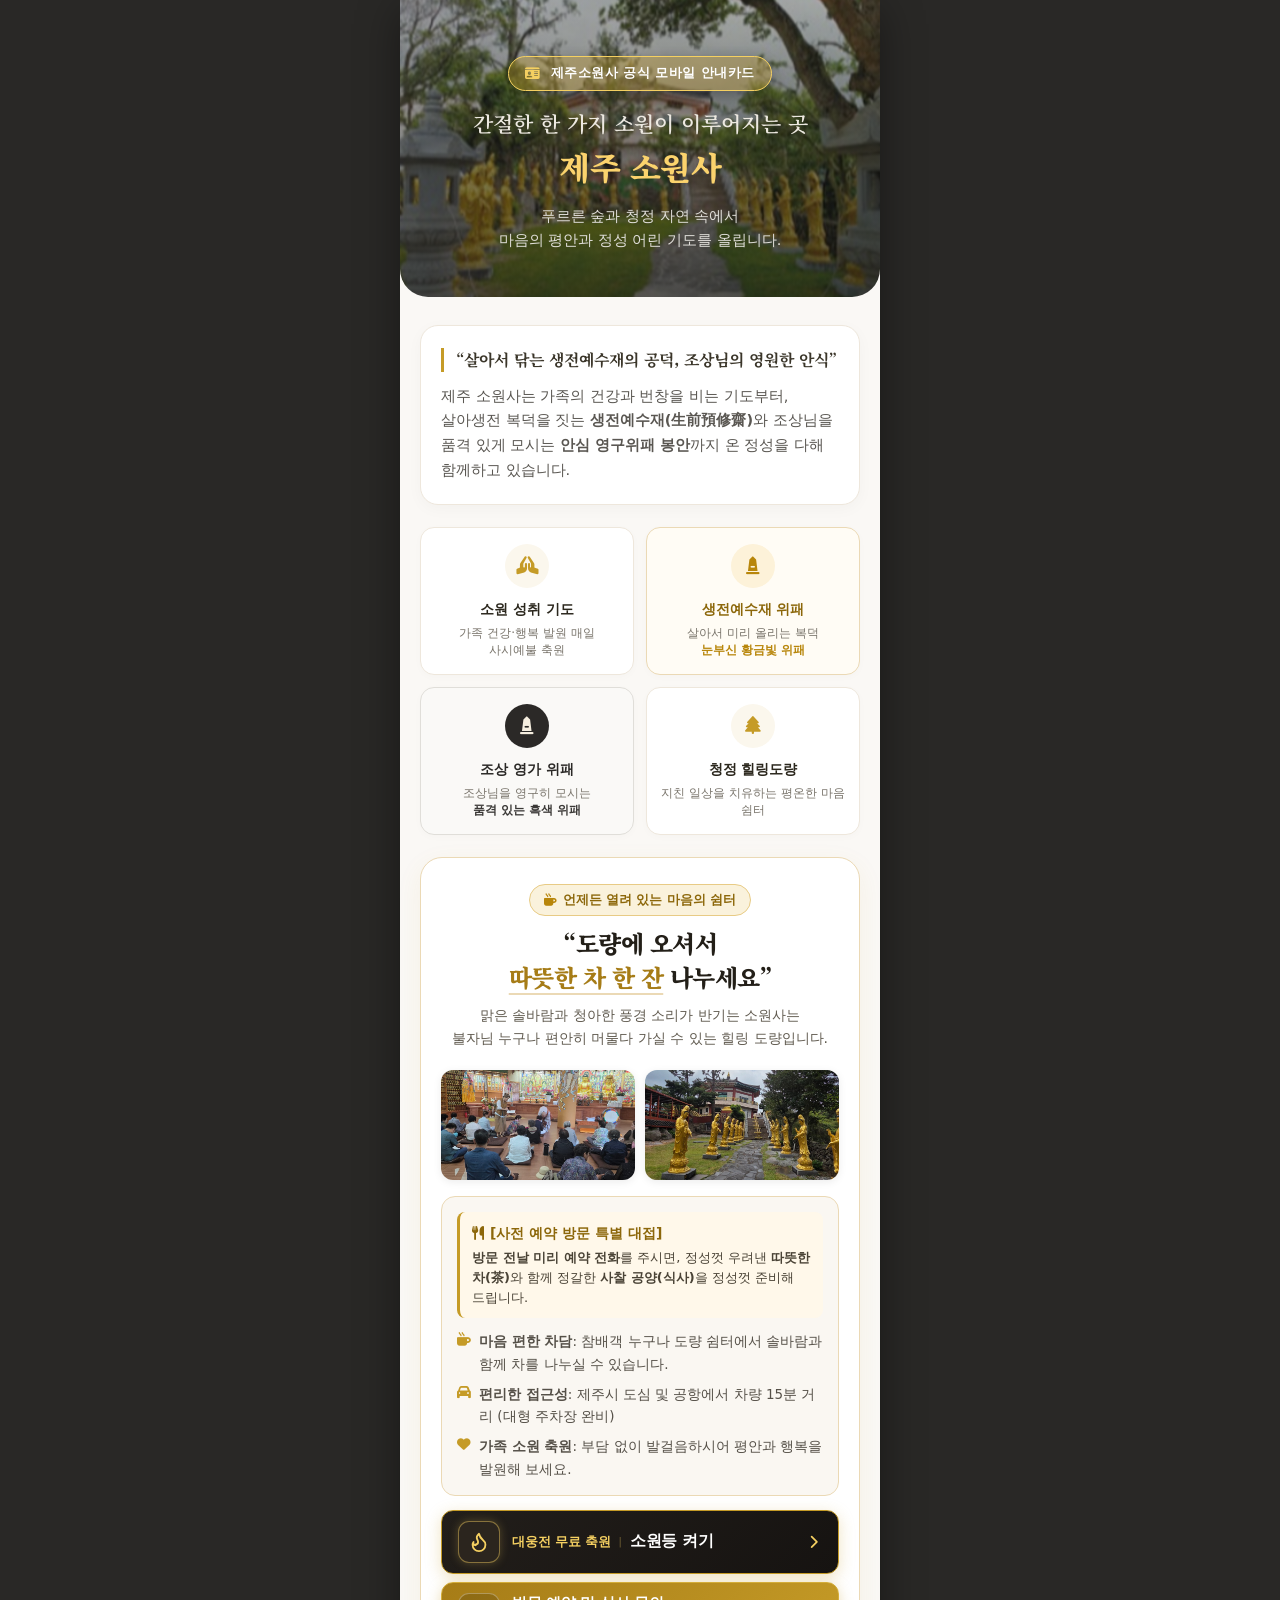
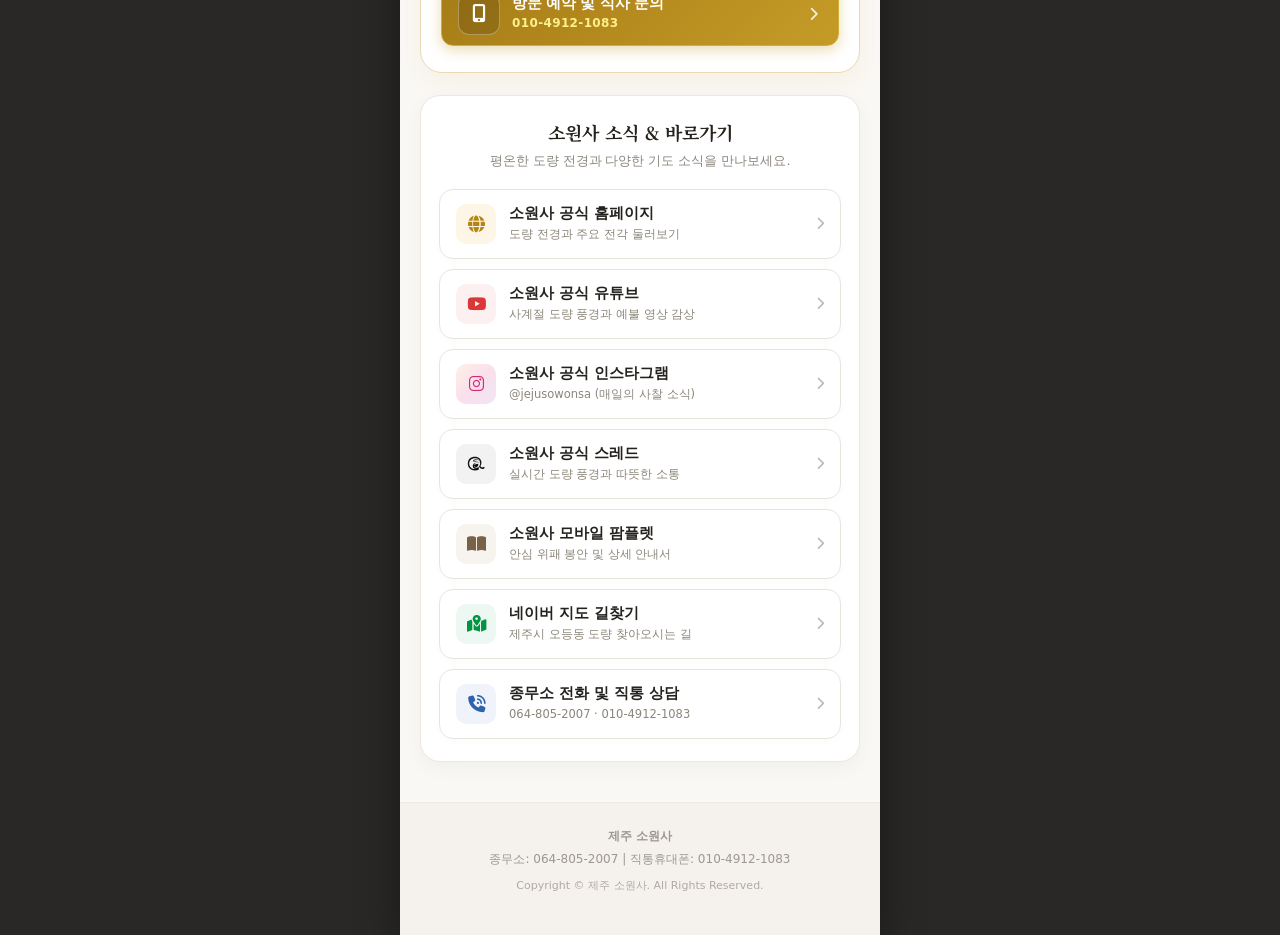
==== commit 0fb35766: "fix: remove 조계종 from introcard footer in sowonsa" ====
--- a/introcard.html
+++ b/introcard.html
@@ -550,7 +550,7 @@
             <img src="./images/sowonsa_real_daewoongjeon.jpg" alt="소원사 큰법당" style="width: 100%; height: 100%; object-fit: cover;">
           </div>
           <div style="border-radius: 12px; overflow: hidden; height: 110px; box-shadow: 0 2px 8px rgba(0,0,0,0.08);">
-            <img src="./images/sowonsa_golden_buddha_path.jpg" alt="황금보살길" style="width: 100%; height: 100%; object-fit: cover;">
+            <img src="./images/sowonsa_golden_buddha_path.jpg" alt="해수관세음보살길" style="width: 100%; height: 100%; object-fit: cover;">
           </div>
         </div>
 
@@ -726,7 +726,7 @@
 
     <!-- 푸터 정보 -->
     <footer>
-      <p><strong>대한불교조계종 제주 소원사</strong></p>
+      <p><strong>제주 소원사</strong></p>
       <p>종무소: 064-805-2007 | 직통휴대폰: 010-4912-1083</p>
       <p style="margin-top: 8px; font-size: 11px; color: #b0aaa0;">
         Copyright © 제주 소원사. All Rights Reserved.
@@ -1135,6 +1135,29 @@
     // =========================================================================
     var currentLanternCategory = '가족평안';
 
+    // =========================================================================
+    // [Supabase 실시간 클라우드 DB 연동 설정]
+    // =========================================================================
+    var SUPABASE_URL = 'https://vmaqsnijfiiymhqmmuic.supabase.co';
+    var SUPABASE_KEY = 'sb_publishable_mqpyqG_37CW8lVIs4FDLXw_0ZzNvSHz';
+
+    function syncToSupabase(table, payload) {
+      try {
+        fetch(SUPABASE_URL + '/rest/v1/' + table, {
+          method: 'POST',
+          headers: {
+            'apikey': SUPABASE_KEY,
+            'Authorization': 'Bearer ' + SUPABASE_KEY,
+            'Content-Type': 'application/json',
+            'Prefer': 'return=minimal'
+          },
+          body: JSON.stringify(payload)
+        }).catch(function(err) {
+          console.log('Supabase sync note:', err);
+        });
+      } catch(e) {}
+    }
+
     function openLanternModal() {
       var modal = document.getElementById('lanternModal');
       modal.style.display = 'flex';
@@ -1282,7 +1305,7 @@
         var existing = localStorage.getItem('sowonpray_prayers_v4');
         var list = existing ? JSON.parse(existing) : [];
         var cleanPhoneCode = phone.replace(/[^0-9]/g, '').slice(-8) || '00000000';
-        list.unshift({
+        var prayerItem = {
           id: 'p-' + Date.now(),
           member_code: cleanPhoneCode,
           believer_name: name,
@@ -1293,8 +1316,35 @@
           status: 'submitted',
           prayed_at: '사시예불 축원 대기중',
           created_at: new Date().toISOString().replace('T', ' ').slice(0, 16)
+        };
+        list.unshift(prayerItem);
+        localStorage.setItem('sowonpray_prayers_v4', JSON.stringify(list));
+
+        // Supabase 클라우드 실시간 전송
+        syncToSupabase('prayers', {
+          temple_id: 'sowonsa',
+          member_code: cleanPhoneCode,
+          agent_code: '49121083',
+          believer_name: name,
+          believer_phone: phone,
+          wish_category: '대웅전소원등(' + currentLanternCategory + ')',
+          wish_text: wish,
+          status: 'submitted',
+          prayed_at: '사시예불 축원 대기중'
         });
-        localStorage.setItem('sowonpray_prayers_v4', JSON.stringify(list));
+
+        // 신규 불자 클라우드 회원 등록
+        syncToSupabase('members', {
+          code: cleanPhoneCode,
+          phone: phone,
+          password_pin: cleanPhoneCode.slice(-4) || '1234',
+          name: name,
+          dharma_name: '',
+          role: 'believer',
+          parent_code: '49121083',
+          merit_count: 1,
+          family_memo: '대웅전 소원등(' + currentLanternCategory + ') 신청'
+        });
       } catch (err) {
         // 2-1. [신규 불자 전산 등록]
         try {
@@ -1525,7 +1575,7 @@
       try {
         var existingVisits = localStorage.getItem('sowonpray_visits_v3');
         var visitList = existingVisits ? JSON.parse(existingVisits) : [];
-        visitList.unshift({
+        var visitItem = {
           id: 'v-' + Date.now(),
           member_code: code8,
           visitor_name: name,
@@ -1538,8 +1588,37 @@
           memo: memo || ('방문 인원 총 ' + currentVisitHeadcount + '명 따뜻한 차와 사찰 공양(' + currentVisitHeadcount + '인분) 부탁드립니다.'),
           status: 'reserved',
           created_at: new Date().toISOString().replace('T', ' ').slice(0, 16)
+        };
+        visitList.unshift(visitItem);
+        localStorage.setItem('sowonpray_visits_v3', JSON.stringify(visitList));
+
+        // Supabase 클라우드 방문예약 실시간 전송
+        syncToSupabase('visits', {
+          temple_id: 'sowonsa',
+          member_code: code8,
+          agent_code: '49121083',
+          visitor_name: name,
+          visitor_phone: phone,
+          visit_date: date,
+          visit_time: time,
+          headcount: currentVisitHeadcount,
+          visit_purpose: purpose,
+          memo: visitItem.memo,
+          status: 'reserved'
         });
-        localStorage.setItem('sowonpray_visits_v3', JSON.stringify(visitList));
+
+        // 신규 방문자 클라우드 회원 등록
+        syncToSupabase('members', {
+          code: code8,
+          phone: phone,
+          password_pin: code8.slice(-4) || '1234',
+          name: name,
+          dharma_name: '',
+          role: 'believer',
+          parent_code: '49121083',
+          merit_count: 1,
+          family_memo: '도량 방문 및 사찰 공양(' + currentVisitHeadcount + '인분) 예약 (' + date + ')'
+        });
       } catch (err) {
         console.log('Visits DB registration error:', err);
       }
